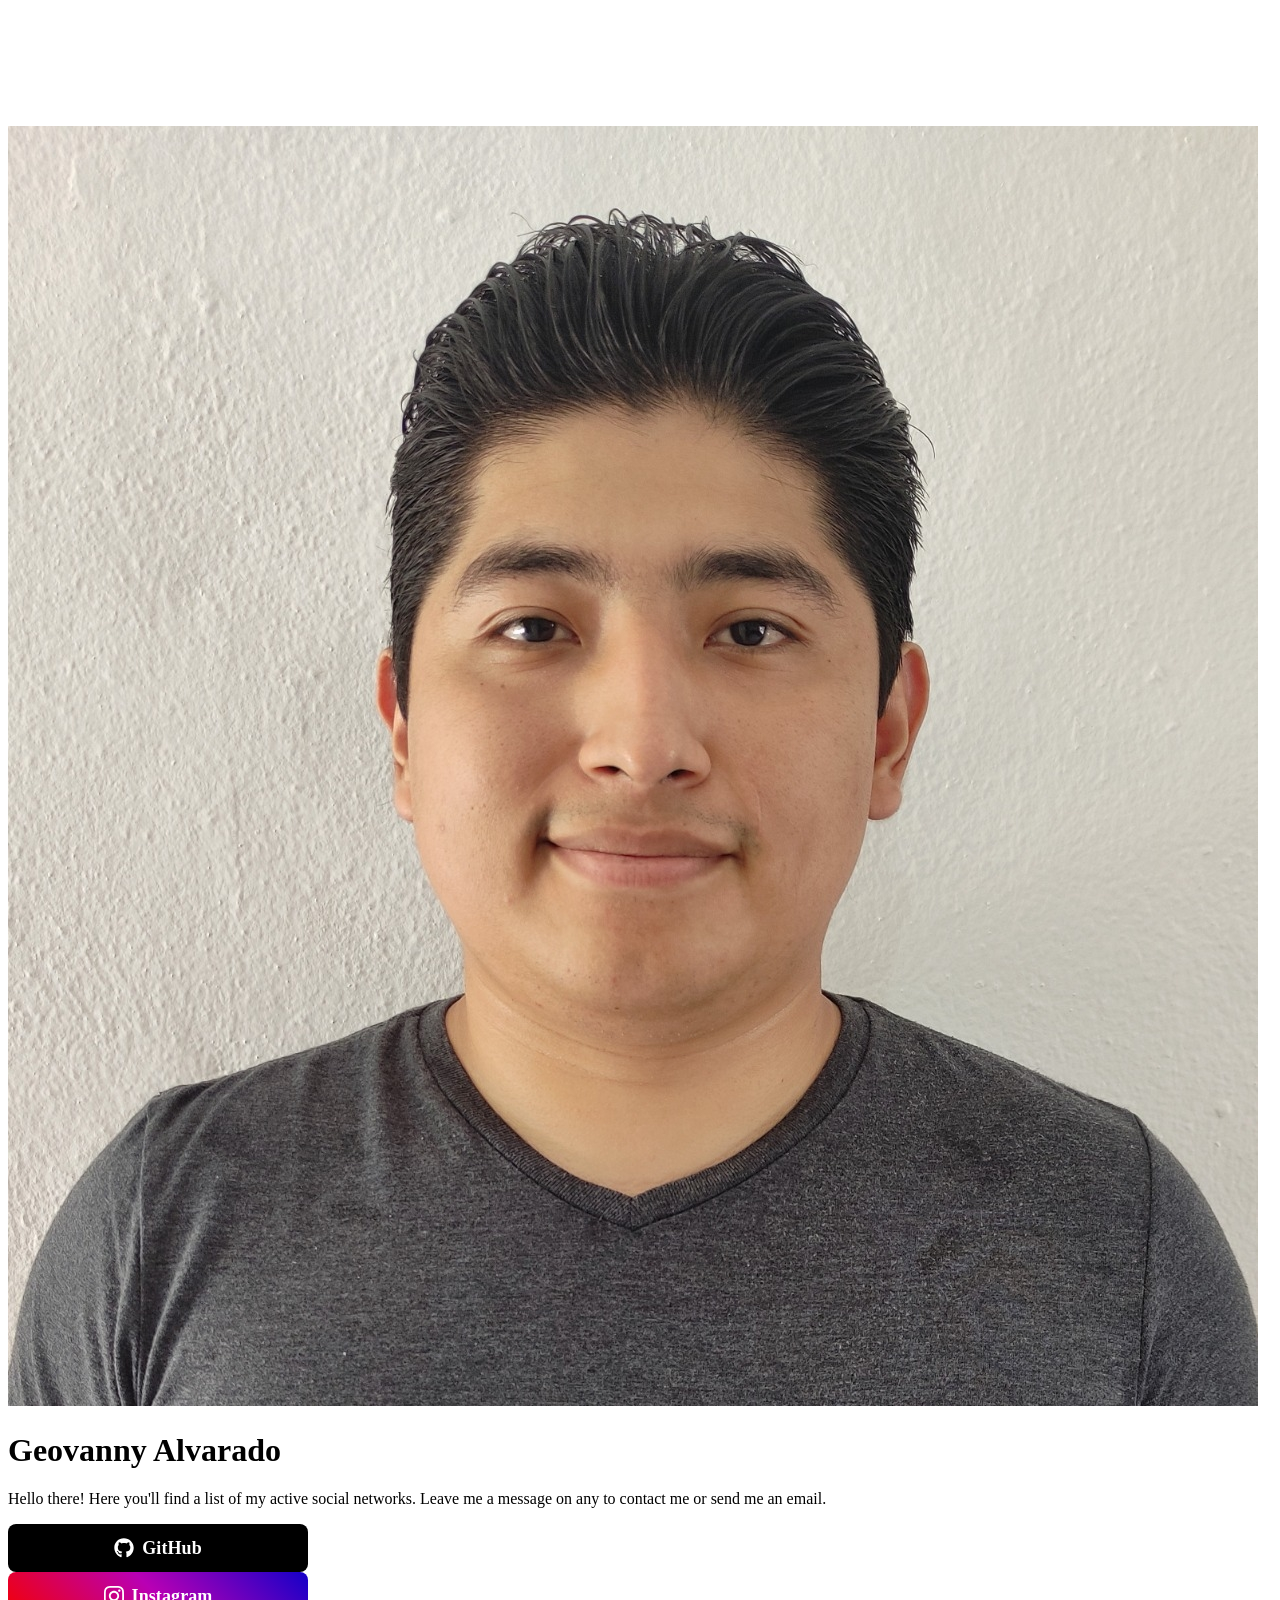
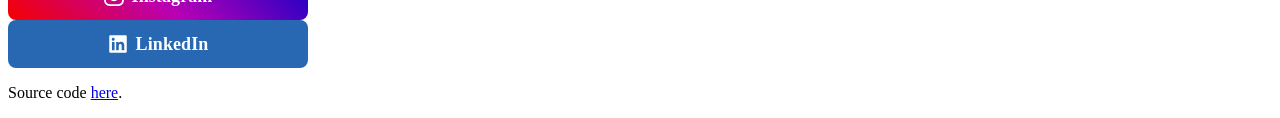
==== index.html @ aed7afe5 "Twitter account deleted. Translated to english." ====
<!DOCTYPE html>
<html lang="en">

<head>

    <meta charset="utf-8">
    <title>Geovanny Alvarado</title>
    <meta name="description" content="Find us online!">
    <meta name="author" content="Seth Cottle">
    <meta name="viewport" content="width=device-width, initial-scale=1">
    <link href="https://fonts.googleapis.com/css?family=Open+Sans:400,600,700,800&display=swap" rel="stylesheet">
    <link rel="stylesheet" href="css/normalize.css">
    <link rel="stylesheet" href="css/skeleton-dark.css">
    <link rel="stylesheet" href="css/brands.css">
    <link rel="icon" type="image/png" href="images/favicon.png">

</head>

<body>

    <div class="container">
        <div class="row">
            <div class="column" style="margin-top: 10%">

                <img src="images/profile.jpg" class="avatar" srcset="images/profile.jpg" alt="LittleLink Logo">

                <h1>Geovanny Alvarado</h1>

                <p>Hello there! Here you'll find a list of my active social networks. Leave me a message on any to contact me or send me an email.</p>

                <!-- GitHub -->
                <a class="button button-github" href="https://github.com/gdalvaradod" target="_blank" rel="noopener">
                    <img class="icon" src="images/icons/github.svg" alt="GitHub Logo">GitHub</a>
                <br>

                <!-- Instagram -->
                <a class="button button-instagram" href="https://www.instagram.com/_geoalvarado/" target="_blank" rel="noopener">
                    <img class="icon" src="images/icons/instagram.svg" alt="Instagram Logo">Instagram</a>
                <br>

                <!-- LinkedIn -->
                <a class="button button-linked" href="https://www.linkedin.com/in/geovannyalvarado/" target="_blank" rel="noopener">
                    <img class="icon" src="images/icons/linkedin.svg" alt="LinkedIn Logo">LinkedIn</a>
                <br>

                <!-- Medium -->
                <!--<a class="button button-medium" href="https://galvaradodev.medium.com" target="_blank" rel="noopener">
                    <img class="icon" src="images/icons/medium.svg" alt="Medium Logo">Medium</a>
                <br>-->

                <!-- Notion -->
                <!--<a class="button button-notion" href="#" target="_blank" rel="noopener">
                    <img class="icon" src="images/icons/notion.svg" alt="Notion Logo">Notion</a>
                <br>-->

                <!-- Buy Me a Coffee -->
                <!--<a class="button button-coffee" href="#" target="_blank" rel="noopener">
                    <img class="icon" src="images/icons/coffee.svg" alt="Buy Me a Coffee">Buy Me a Coffee</a>
                <br>-->

                <p>Source code <a href="https://github.com/gdalvaradod/personal-web-page"
                        target="_blank" rel="noopener">here</a>.</p>

            </div>
        </div>
    </div>

</body>

</html>
---- css/brands.css ----
/*
* littlelink.io
* Skeleton V2.0.4
* Copyright 2014, Dave Gamache
* www.getskeleton.com
* Free to use under the MIT license.
* http://www.opensource.org/licenses/mit-license.php
* 12/29/2014
*/

/*
* Built using on:
* Skeleton V2.0.4
* Copyright 2014, Dave Gamache
* www.getskeleton.com
* Free to use under the MIT license.
* http://www.opensource.org/licenses/mit-license.php
* 12/29/2014
*/

/* Table of contents
––––––––––––––––––––––––––––––––––––––––––––––––––

- Buttons
- Brand Styles

*/

/* Buttons
–––––––––––––––––––––––––––––––––––––––––––––––––– */

.button,
button {
  display: inline-block;
  text-decoration: none;
  height: 48px;
  text-align: center;
  vertical-align: middle;
  font-size: 18px;
  width: 300px;
  font-weight: 700;
  line-height: 48px;
  letter-spacing: 0.1px;
  white-space: wrap;
  border-radius: 8px;
  cursor: pointer;
}
button:hover,
.button:focus {
  color: #333;
  border-color: #888;
  outline: 0;
}
.button.button-primary {
  color: #fff;
  filter: brightness(90%);
}
.button.button-primary:hover,
.button.button-primary:focus {
  color: #fff;
  filter: brightness(90%);
}

/* Brand Icons
–––––––––––––––––––––––––––––––––––––––––––––––––– */

.icon {
  padding: 0px 8px 3.5px 0px;
  vertical-align: middle;
  width: 20px;
  height: 20px;
}

/* Brand Styles
–––––––––––––––––––––––––––––––––––––––––––––––––– */

/* Default (this is great for your own brand color!) */
.button.button-default {
  color: #ffffff;
  background-color: #0085ff;
}
.button.button-default:hover,
.button.button-default:focus {
  filter: brightness(90%);
}

/* Amazon */
.button.button-amazon {
  color: #000000;
  background-color: #ffffff;
}
.button.button-amazon:hover,
.button.button-amazon:focus {
  filter: brightness(90%);
}

/* Apple App Store */
.button.button-appstore {
  color: #ffffff;
  background-color: #000000;
}
.button.button-appstore:hover,
.button.button-appstore:focus {
  filter: brightness(90%);
}

/* Bandcamp */
.button.button-bandcamp {
  color: #ffffff;
  background-color: #1d9fc3;
}
.button.button-bandcamp:hover,
.button.button-bandcamp:focus {
  filter: brightness(90%);
}

/* Buy Me a Coffee */
.button.button-coffee {
  color: #100a26;
  background-color: #ffdd00;
}
.button.button-coffee:hover,
.button.button-coffee:focus {
  filter: brightness(90%);
}

/* Ko-fi */
.button.button-ko-fi {
  color: #ffffff;
  background-color: #13C3FF;
}
.button.button-ko-fi:hover,
.button.button-ko-fi:focus {
  filter: brightness(90%);
}

/* Cash App */
.button.button-cashapp {
  color: #ffffff;
  background-image: linear-gradient(to bottom, #00d64b, #00c244);
}
.button.button-cashapp:hover,
.button.button-cashapp:focus {
  filter: brightness(90%);
}

/* dev.to */
.button.button-dev-to {
  color: #000000;
  background-color: #f5f5f5;
}
.button.button-dev-to:hover,
.button.button-dev-to:focus {
  filter: brightness(90%);
}

/* Discord */
.button.button-discord {
  color: #ffffff;
  background-color: #5865f2;
}
.button.button-discord:hover,
.button.button-discord:focus {
  filter: brightness(90%);
}

/* Etsy */
.button.button-etsy {
  color: #ffffff;
  background-color: #F45800;
}
.button.button-etsy:hover,
.button.button-etsy:focus {
  filter: brightness(90%);
}

/* Facebook */
.button.button-faceb {
  color: #ffffff;
  background-color: #1877f2;
}
.button.button-faceb:hover,
.button.button-faceb:focus {
  filter: brightness(90%);
}

/* Facebook Messenger */
.button.button-messenger {
  color: #ffffff;
  background-image: linear-gradient(
    25deg,
    #0099ff,
    #5f5dff,
    #a033ff,
    #c740cc,
    #ff5280,
    #ff7061
  );
}
.button.button-messenger:hover,
.button.button-messenger:focus {
  filter: brightness(90%);
}

/* Figma */
.button.button-figma {
  color: #ffffff;
  background-color: #000000;
}
.button.button-figma:hover,
.button.button-figma:focus {
  filter: brightness(90%);
}

/* Flickr */
.button.button-flickr {
  color: #ffffff;
  background-color: #000000;
}
.button.button-flickr:hover,
.button.button-flickr:focus {
  filter: brightness(90%);
}

/* Github */
.button.button-github {
  color: #ffffff;
  background-color: #000000;
}
.button.button-github:hover,
.button.button-github:focus {
  filter: brightness(90%);
}

/* Gitlab */
.button.button-gitlab {
  color: #ffffff;
  background-color: #6151b2;
}
.button.button-gitlab:hover,
.button.button-gitlab:focus {
  filter: brightness(90%);
}

/* Goodreads */
.button.button-goodreads {
  color: #333333;
  background-color: #f3f1e6;
}
.button.button-goodreads:hover,
.button.button-goodreads:focus {
  filter: brightness(90%);
}

/* Google Play Store */
.button.button-playstore {
  color: #FFFFFF;
  background-color: #000000;
}
.button.button-playstore:hover,
.button.button-playstore:focus {
  filter: brightness(90%);
}

/* Instagram */
.button.button-instagram {
  color: #ffffff;
  background-image: linear-gradient(-135deg, #1400c8, #b900b4, #f50000);
}
.button.button-instagram:hover,
.button.button-instagram:focus {
  filter: brightness(90%);
}

/* kickstarter */
.button.button-kickstarter {
  color: #ffffff;
  background-color: #05ce78;
}
.button.button-kickstarter:hover,
.button.button-kickstarter:focus {
  filter: brightness(90%);
}

/* Kit */
.button.button-kit {
  color: #ffffff;
  background-color: #000000;
}
.button.button-kit:hover,
.button.button-kit:focus {
  filter: brightness(90%);
}

/* LinkedIn */
.button.button-linked {
  color: #ffffff;
  background-color: #2867b2;
}
.button.button-linked:hover,
.button.button-linked:focus {
  filter: brightness(90%);
}

/* Mastodon */
.button.button-mastodon {
  color: #ffffff;
  background-color: #1f232b;
}
.button.button-mastodon:hover,
.button.button-mastodon:focus {
  filter: brightness(90%);
}

/* Medium */
.button.button-medium {
  color: #ffffff;
  background-color: #000000;
}
.button.button-medium:hover,
.button.button-medium:focus {
  filter: brightness(90%);
}

/* Notion */
.button.button-notion {
  color: #000000;
  border-style: solid;
  border-color: #000000;
  border-width: 2px;
  background-color: #ffffff;
}
.button.button-notion:hover,
.button.button-notion:focus {
  filter: brightness(90%);
}

/* OnlyFans */
.button.button-onlyfans {
  color: #ffffff;
  background-color: #00AEEF;
}
.button.button-onlyfans:hover,
.button.button-onlyfans:focus {
  filter: brightness(90%);
}

/* Patreon */
.button.button-patreon {
  color: #ffffff;
  background-color: #ff424d;
}
.button.button-patreon:hover,
.button.button-patreon:focus {
  filter: brightness(90%);
}

/* PayPal */
.button.button-paypal {
  color: #ffffff;
  background-color: #003087;
}
.button.button-paypal:hover,
.button.button-paypal:focus {
  filter: brightness(90%);
}

/* Pinterest */
.button.button-pinterest {
  color: #000000;
  background-color: #ffe2eb;
}
.button.button-pinterest:hover,
.button.button-pinterest:focus {
  filter: brightness(90%);
}

/* Producthunt */
.button.button-producthunt {
  color: #da552f;
  border-style: solid;
  border-color: #da552f;
  border-width: 2px;
  background-color: #ffffff;
}
.button.button-producthunt:hover,
.button.button-producthunt:focus {
  filter: brightness(90%);
}

/* Reddit */
.button.button-reddit {
  color: #000000;
  background-color: #d7dfe2;
}
.button.button-reddit:hover,
.button.button-reddit:focus {
  filter: brightness(90%);
}

/* Signal */
.button.button-signal {
  color: #ffffff;
  background-color: #3a76f0;
}
.button.button-signal:hover,
.button.button-signal:focus {
  filter: brightness(90%);
}

/* Skoob */
.button.button-skoob {
  color: #ffffff;
  background-color: #3189c8;
}
.button.button-skoob:hover,
.button.button-skoob:focus {
  filter: brightness(90%);
}

/* Snapchat */
.button.button-snapchat {
  color: #000000;
  background-color: #fffc00;
}
.button.button-snapchat:hover,
.button.button-snapchat:focus {
  filter: brightness(90%);
}

/* SoundCloud */
.button.button-soundcloud {
  color: #ffffff;
  background-color: #ff5500;
}
.button.button-soundcloud:hover,
.button.button-soundcloud:focus {
  filter: brightness(90%);
}

/* Spotify */
.button.button-spotify {
  color: #191414;
  background-color: #1db954;
}
.button.button-spotify:hover,
.button.button-spotify:focus {
  filter: brightness(90%);
}

/* Steam */
.button.button-steam {
  color: #ffffff;
  background-color: #171a21;
}
.button.button-steam:hover,
.button.button-steam:focus {
  filter: brightness(90%);
}

/* Telegram */
.button.button-telegram {
  color: #ffffff;
  background-color: #3faee8;
}
.button.button-telegram:hover,
.button.button-telegram:focus {
  filter: brightness(90%);
}

/* Threema */
.button.button-threema {
  color: #000000;
  background-color: #3fe669;
}
.button.button-threema:hover,
.button.button-threema:focus {
  filter: brightness(90%);
}

/* TikTok */
.button.button-tiktok {
  color: #ffffff;
  background-color: #000000;
}
.button.button-tiktok:hover,
.button.button-tiktok:focus {
  filter: brightness(90%);
}

/* Trello */
.button.button-trello {
  color: #ffffff;
  background-color: #0065ff;
}
.button.button-trello:hover,
.button.button-trello:focus {
  filter: brightness(90%);
}

/* Tumblr */
.button.button-tumb {
  color: #ffffff;
  background-color: #131313;
}
.button.button-tumb:hover,
.button.button-tumb:focus {
  filter: brightness(90%);
}

/* Twitch */
.button.button-twitch {
  color: #ffffff;
  background-color: #9146ff;
}
.button.button-twitch:hover,
.button.button-twitch:focus {
  filter: brightness(90%);
}

/* Twitter */
.button.button-twit {
  color: #ffffff;
  background-color: #1da1f2;
}
.button.button-twit:hover,
.button.button-twit:focus {
  filter: brightness(90%);
}

/* Venmo */
.button.button-venmo {
  color: #ffffff;
  background-color: #008CFF;
}
.button.button-venmo:hover,
.button.button-venmo:focus {
  filter: brightness(90%);
}

/* Vimeo */
.button.button-vimeo {
  color: #ffffff;
  background-color: #1ab7ea;
}
.button.button-vimeo:hover,
.button.button-vimeo:focus {
  filter: brightness(90%);
}

/* VRChat */
.button.button-vrchat {
  color: #000000;
  background-color: #ffffff;
  border: 2px solid black;
}
.button.button-vrchat:hover,
.button.button-vrchat:focus {
  filter: brightness(90%);
}

/* Website */
.button.button-web {
  color: #ffffff;
  background-color: #000000;
}
.button.button-web:hover,
.button.button-web:focus {
  filter: brightness(90%);
}

/* WhatsApp */
.button.button-whatsapp {
  color: #ffffff;
  background-color: #455a64;
}
.button.button-whatsapp:hover,
.button.button-whatsapp:focus {
  filter: brightness(90%);
}

/* Wordpress */
.button.button-wordpress {
  color: #ffffff;
  background-color: #21759b;
}
.button.button-wordpress:hover,
.button.button-wordpress:focus {
  filter: brightness(90%);
}

/* Xing */
.button.button-xing {
  color: #ffffff;
  background-color: #026466;
}
.button.button-xing:hover,
.button.button-xing:focus {
  filter: brightness(90%);
}

/* YouTube */
.button.button-yt {
  color: #ffffff;
  background-color: #000000;
}
.button.button-yt:hover,
.button.button-yt:focus {
  filter: brightness(90%);
}

/* Letterboxd */
.button.button-letterboxd {
  color: #ffffff;
  background-color: #2c3440;
}
.button.button-letterboxd:hover,
.button.button-letterboxd:focus {
  filter: brightness(90%);
}
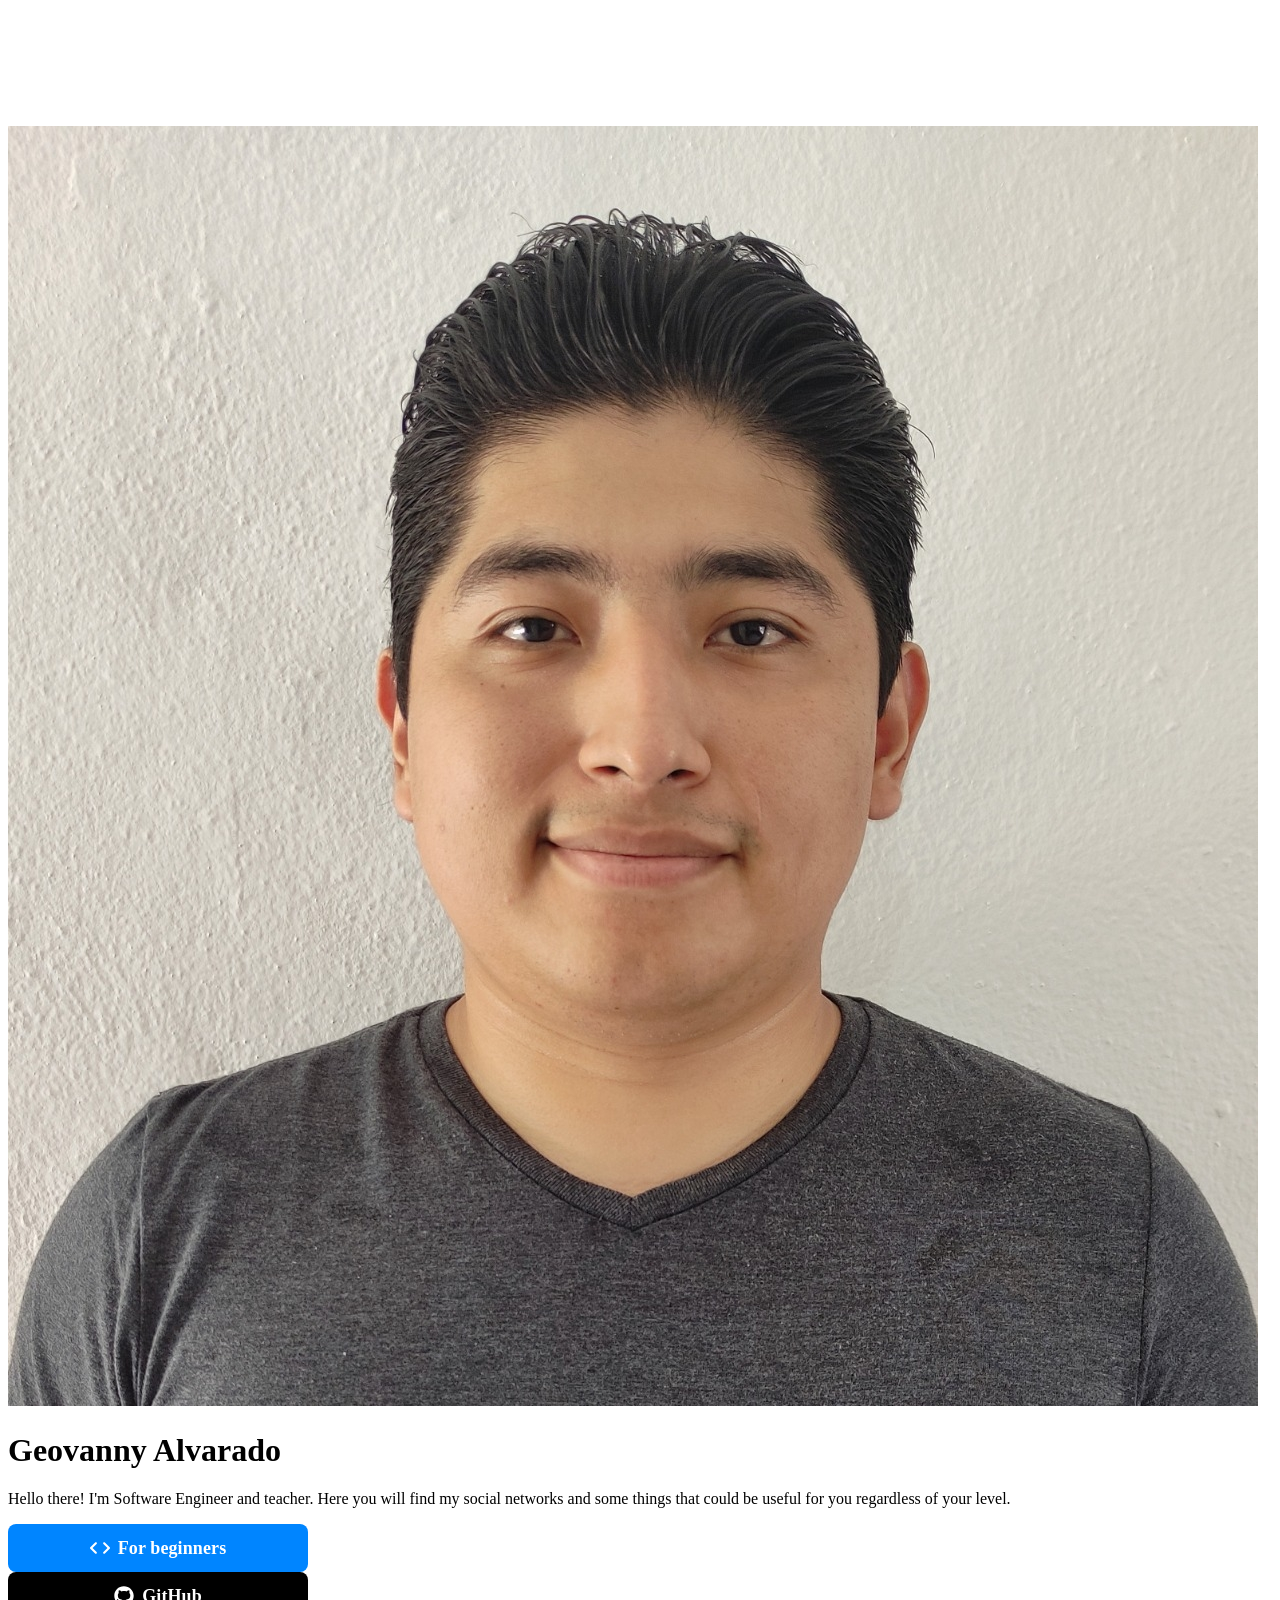
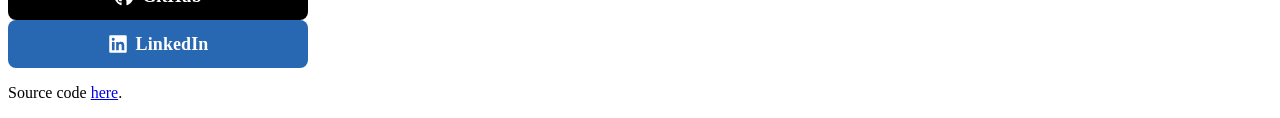
==== commit 8ce5f3eb: "Links updated" ====
--- a/index.html
+++ b/index.html
@@ -5,8 +5,7 @@
 
     <meta charset="utf-8">
     <title>Geovanny Alvarado</title>
-    <meta name="description" content="Find us online!">
-    <meta name="author" content="Seth Cottle">
+    <meta name="author" content="Geovanny Alvarado">
     <meta name="viewport" content="width=device-width, initial-scale=1">
     <link href="https://fonts.googleapis.com/css?family=Open+Sans:400,600,700,800&display=swap" rel="stylesheet">
     <link rel="stylesheet" href="css/normalize.css">
@@ -22,20 +21,20 @@
         <div class="row">
             <div class="column" style="margin-top: 10%">
 
-                <img src="images/profile.jpg" class="avatar" srcset="images/profile.jpg" alt="LittleLink Logo">
+                <img src="images/profile.jpg" class="avatar" srcset="images/profile.jpg" alt="Profile Photo">
 
                 <h1>Geovanny Alvarado</h1>
 
-                <p>Hello there! Here you'll find a list of my active social networks. Leave me a message on any to contact me or send me an email.</p>
+                <p>Hello there! I'm Software Engineer and teacher. Here you will find my social networks and some things that could be useful for you regardless of your level.</p>
+                
+                <!-- For beginners -->
+                <a class="button button-default" href="beginner.html" target="_blank" rel="noopener" role="button">
+                    <img class="icon" aria-hidden="true" src="images/icons/generic-code.svg" alt="Code Icon">For beginners</a>
+                <br>
 
                 <!-- GitHub -->
                 <a class="button button-github" href="https://github.com/gdalvaradod" target="_blank" rel="noopener">
                     <img class="icon" src="images/icons/github.svg" alt="GitHub Logo">GitHub</a>
-                <br>
-
-                <!-- Instagram -->
-                <a class="button button-instagram" href="https://www.instagram.com/_geoalvarado/" target="_blank" rel="noopener">
-                    <img class="icon" src="images/icons/instagram.svg" alt="Instagram Logo">Instagram</a>
                 <br>
 
                 <!-- LinkedIn -->
@@ -43,22 +42,7 @@
                     <img class="icon" src="images/icons/linkedin.svg" alt="LinkedIn Logo">LinkedIn</a>
                 <br>
 
-                <!-- Medium -->
-                <!--<a class="button button-medium" href="https://galvaradodev.medium.com" target="_blank" rel="noopener">
-                    <img class="icon" src="images/icons/medium.svg" alt="Medium Logo">Medium</a>
-                <br>-->
-
-                <!-- Notion -->
-                <!--<a class="button button-notion" href="#" target="_blank" rel="noopener">
-                    <img class="icon" src="images/icons/notion.svg" alt="Notion Logo">Notion</a>
-                <br>-->
-
-                <!-- Buy Me a Coffee -->
-                <!--<a class="button button-coffee" href="#" target="_blank" rel="noopener">
-                    <img class="icon" src="images/icons/coffee.svg" alt="Buy Me a Coffee">Buy Me a Coffee</a>
-                <br>-->
-
-                <p>Source code <a href="https://github.com/gdalvaradod/personal-web-page"
+                <p>Source code <a href="https://github.com/sethcottle/littlelink"
                         target="_blank" rel="noopener">here</a>.</p>
 
             </div>
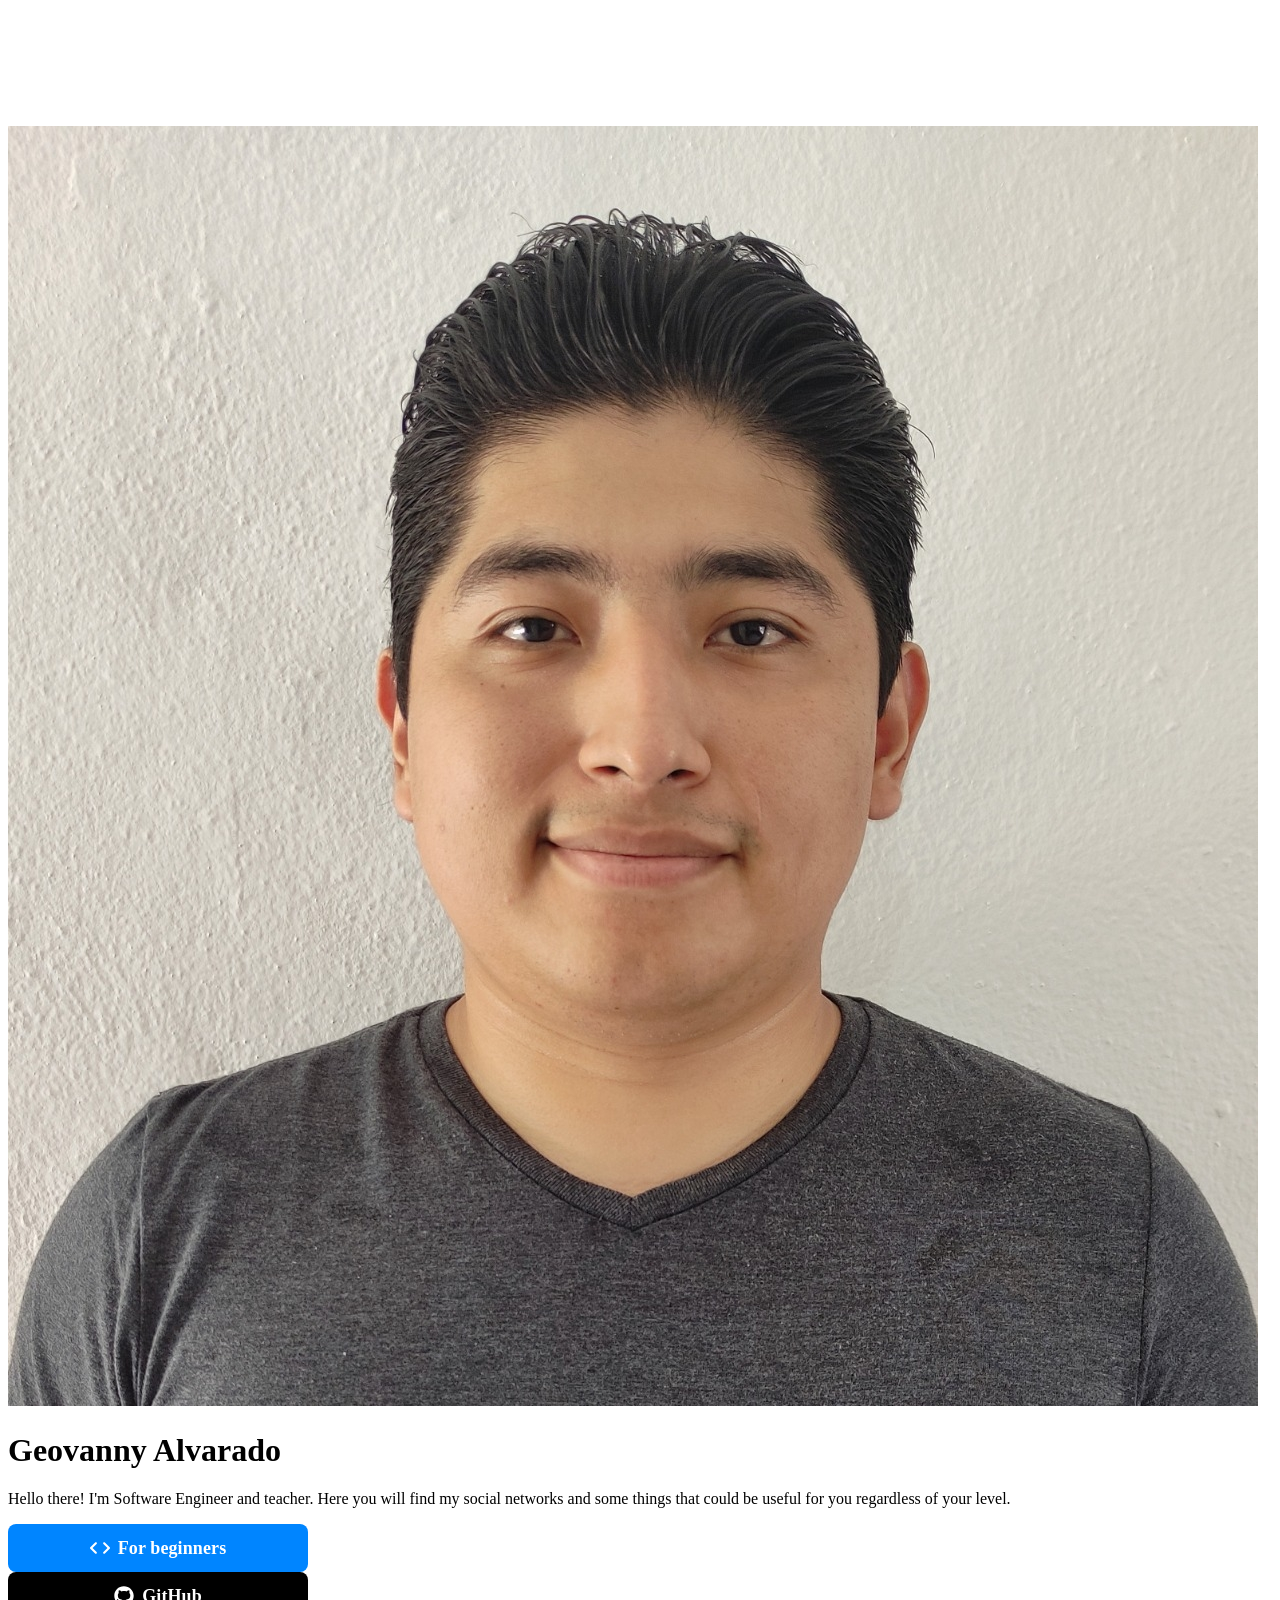
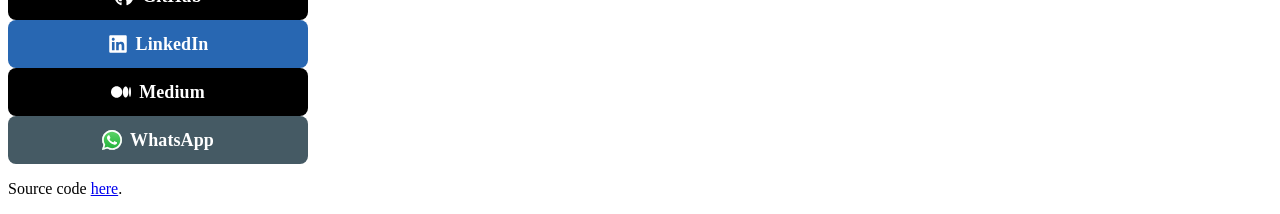
==== commit d32a7f9e: "links updated" ====
--- a/index.html
+++ b/index.html
@@ -28,7 +28,7 @@
                 <p>Hello there! I'm Software Engineer and teacher. Here you will find my social networks and some things that could be useful for you regardless of your level.</p>
                 
                 <!-- For beginners -->
-                <a class="button button-default" href="beginner.html" target="_blank" rel="noopener" role="button">
+                <a class="button button-default" href="beginner.html" rel="noopener" role="button">
                     <img class="icon" aria-hidden="true" src="images/icons/generic-code.svg" alt="Code Icon">For beginners</a>
                 <br>
 
@@ -42,6 +42,16 @@
                     <img class="icon" src="images/icons/linkedin.svg" alt="LinkedIn Logo">LinkedIn</a>
                 <br>
 
+                <!-- Medium -->
+                <a class="button button-medium" href="https://medium.com/@galvaradodev" target="_blank" rel="noopener" role="button">
+                    <img class="icon" aria-hidden="true" src="images/icons/medium.svg" alt="Medium Logo">Medium</a>
+                <br>
+
+                <!-- WhatsApp -->
+                <a class="button button-whatsapp" href="https://wa.me/9838313041" target="_blank" rel="noopener" role="button">
+                    <img class="icon" aria-hidden="true" src="images/icons/whatsapp.svg" alt="WhatsApp Logo">WhatsApp</a>
+                <br>
+
                 <p>Source code <a href="https://github.com/sethcottle/littlelink"
                         target="_blank" rel="noopener">here</a>.</p>
 
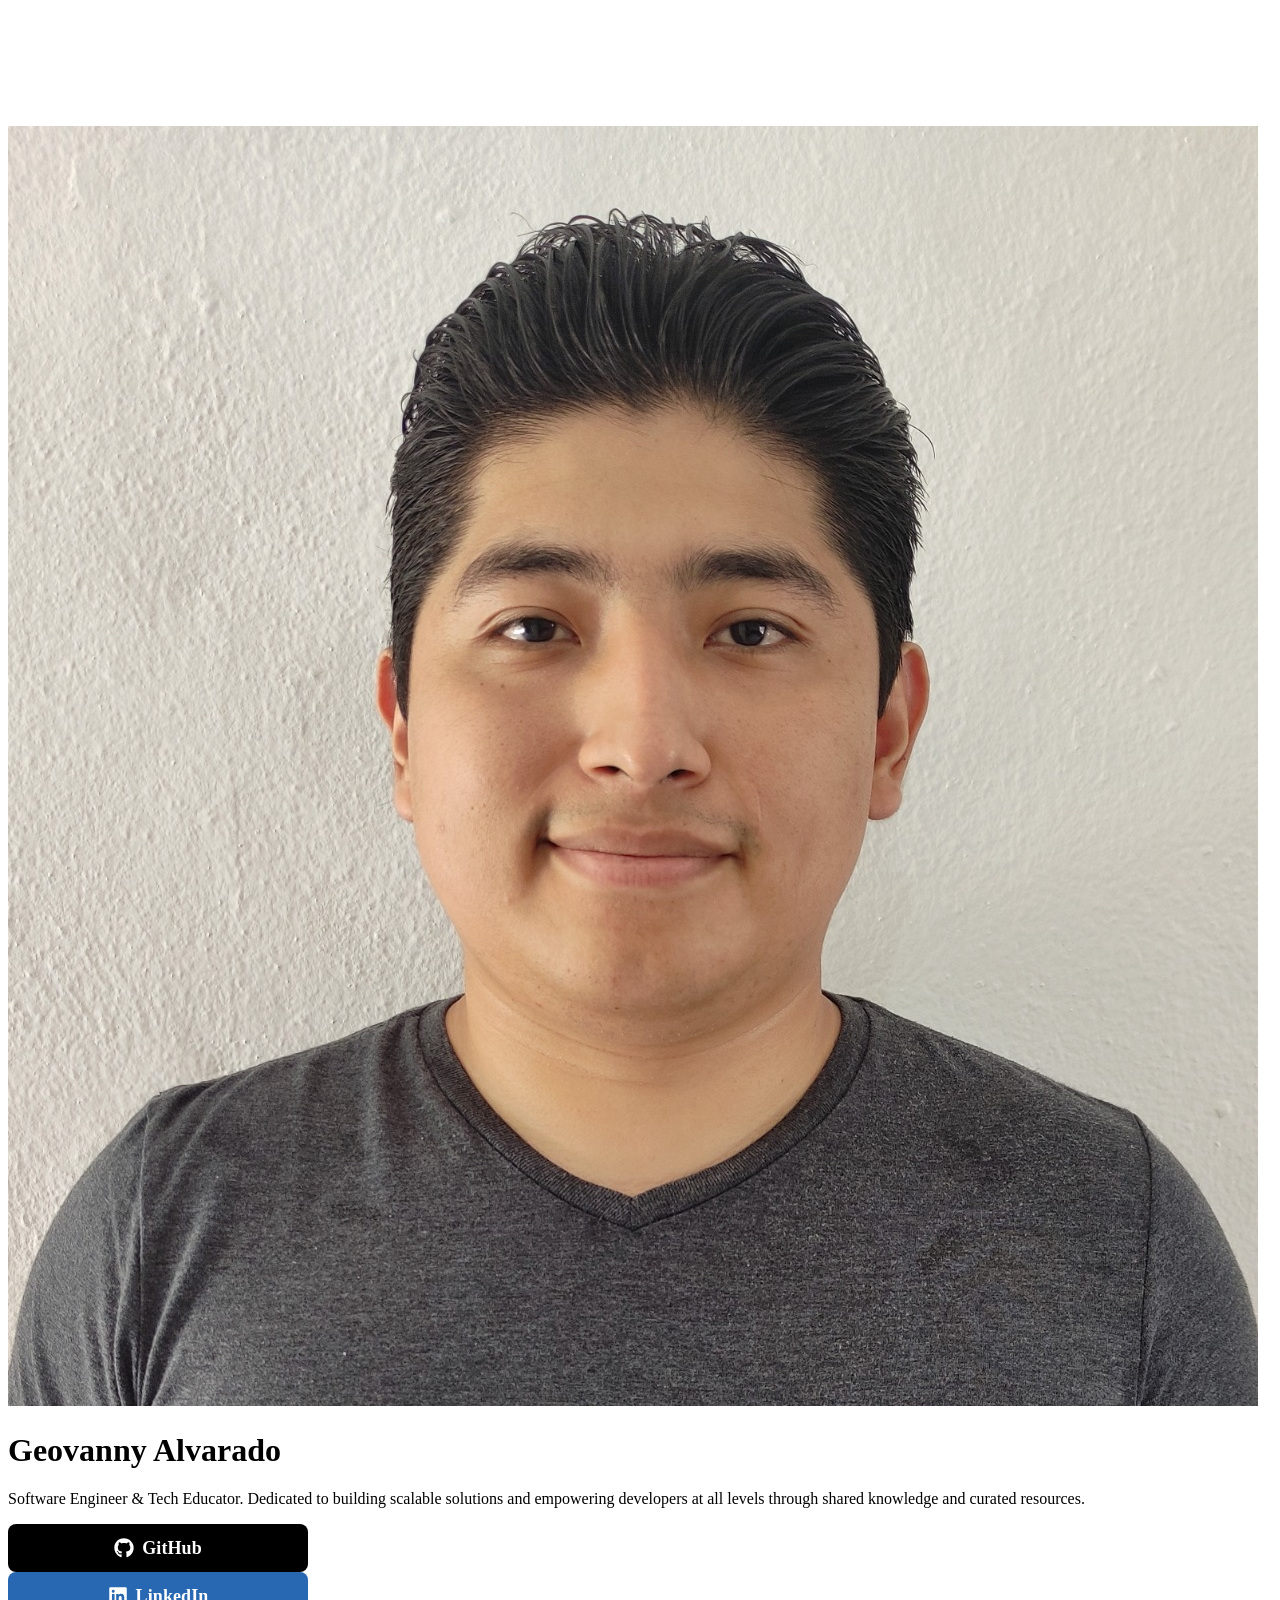
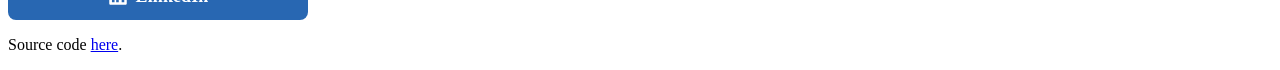
==== commit 9478cc85: "fix: unnecesary links removed" ====
--- a/index.html
+++ b/index.html
@@ -25,13 +25,8 @@
 
                 <h1>Geovanny Alvarado</h1>
 
-                <p>Hello there! I'm Software Engineer and teacher. Here you will find my social networks and some things that could be useful for you regardless of your level.</p>
+                <p>Software Engineer & Tech Educator. Dedicated to building scalable solutions and empowering developers at all levels through shared knowledge and curated resources.</p>
                 
-                <!-- For beginners -->
-                <a class="button button-default" href="beginner.html" rel="noopener" role="button">
-                    <img class="icon" aria-hidden="true" src="images/icons/generic-code.svg" alt="Code Icon">For beginners</a>
-                <br>
-
                 <!-- GitHub -->
                 <a class="button button-github" href="https://github.com/gdalvaradod" target="_blank" rel="noopener">
                     <img class="icon" src="images/icons/github.svg" alt="GitHub Logo">GitHub</a>
@@ -40,16 +35,6 @@
                 <!-- LinkedIn -->
                 <a class="button button-linked" href="https://www.linkedin.com/in/geovannyalvarado/" target="_blank" rel="noopener">
                     <img class="icon" src="images/icons/linkedin.svg" alt="LinkedIn Logo">LinkedIn</a>
-                <br>
-
-                <!-- Medium -->
-                <a class="button button-medium" href="https://medium.com/@galvaradodev" target="_blank" rel="noopener" role="button">
-                    <img class="icon" aria-hidden="true" src="images/icons/medium.svg" alt="Medium Logo">Medium</a>
-                <br>
-
-                <!-- WhatsApp -->
-                <a class="button button-whatsapp" href="https://wa.me/9838313041" target="_blank" rel="noopener" role="button">
-                    <img class="icon" aria-hidden="true" src="images/icons/whatsapp.svg" alt="WhatsApp Logo">WhatsApp</a>
                 <br>
 
                 <p>Source code <a href="https://github.com/sethcottle/littlelink"
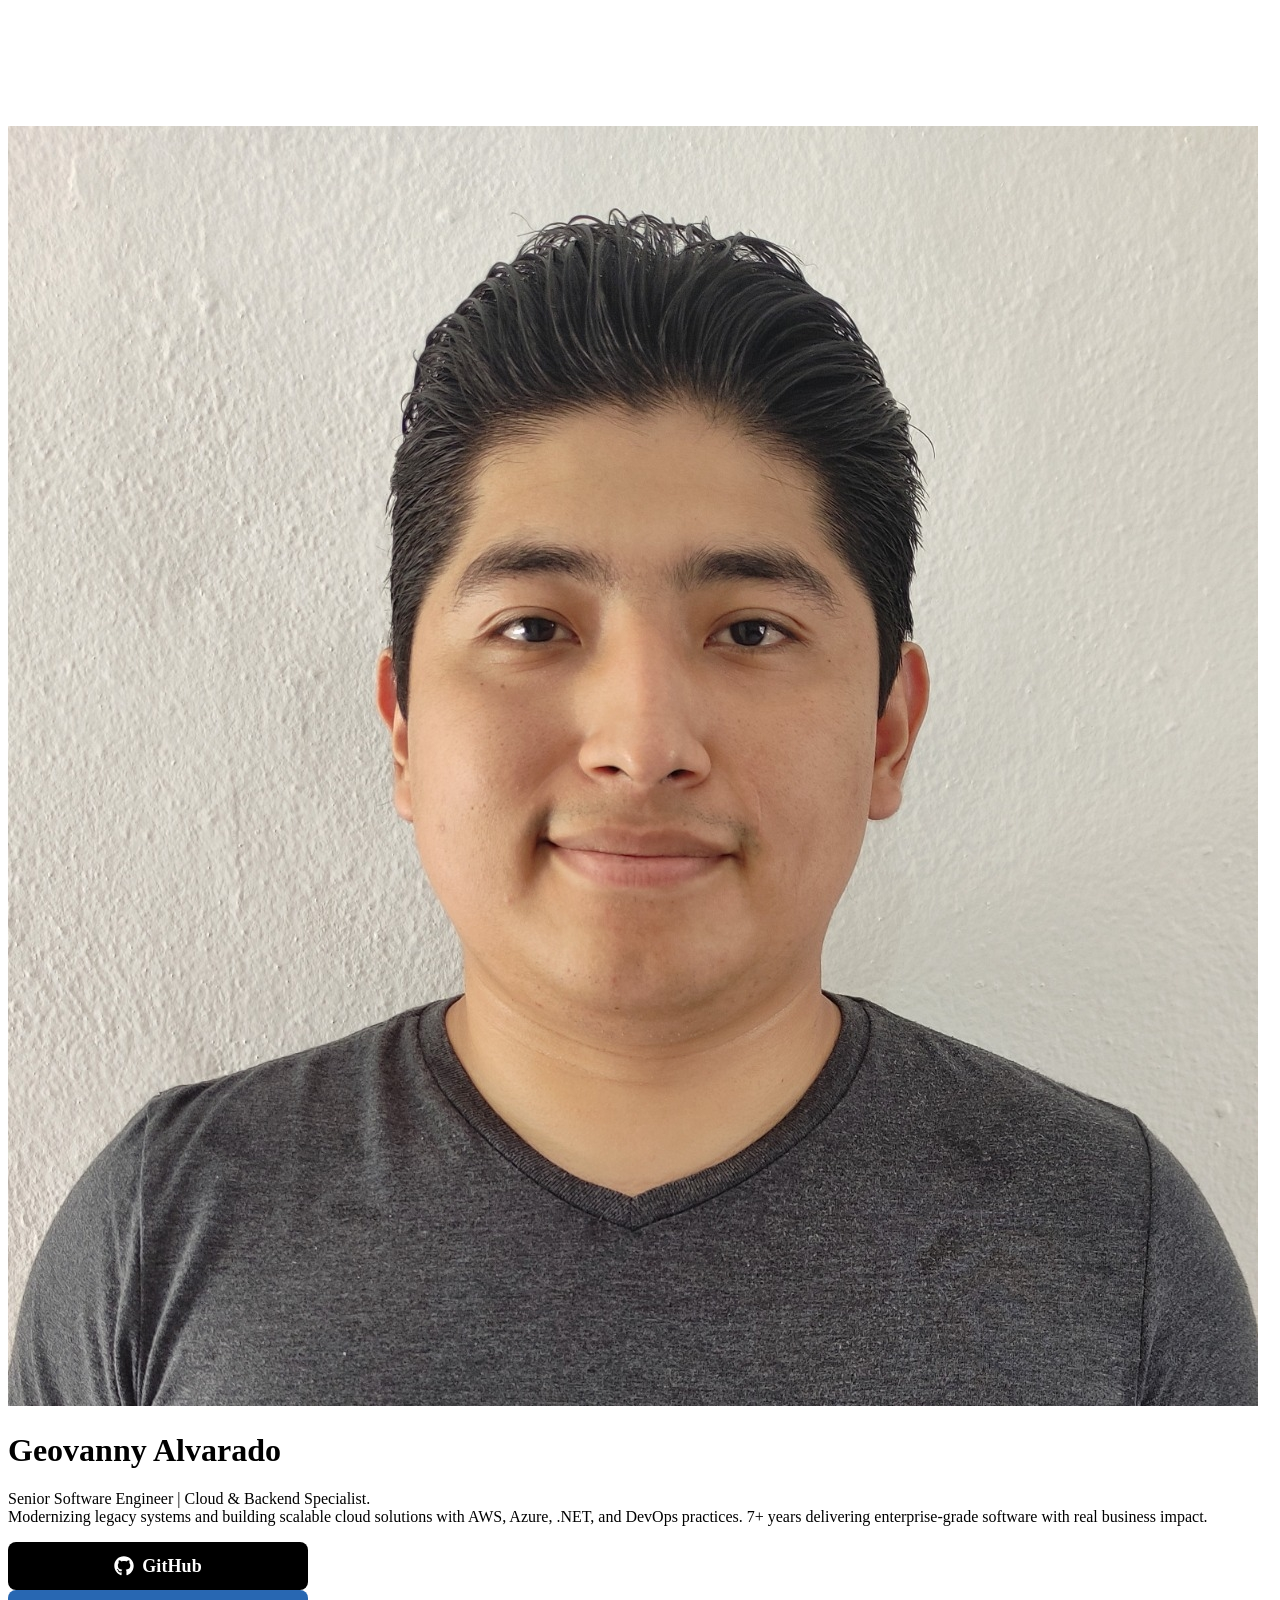
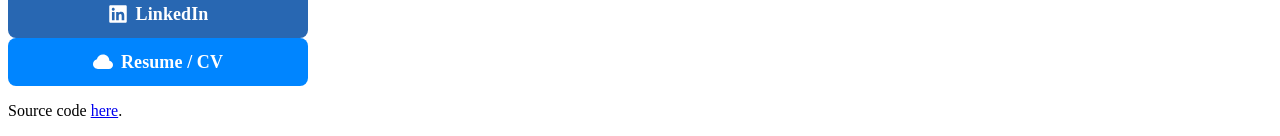
==== commit c3a73f8c: "add: cv button added" ====
--- a/index.html
+++ b/index.html
@@ -25,7 +25,7 @@
 
                 <h1>Geovanny Alvarado</h1>
 
-                <p>Software Engineer & Tech Educator. Dedicated to building scalable solutions and empowering developers at all levels through shared knowledge and curated resources.</p>
+                <p>Senior Software Engineer | Cloud & Backend Specialist. <br>Modernizing legacy systems and building scalable cloud solutions with AWS, Azure, .NET, and DevOps practices. 7+ years delivering enterprise-grade software with real business impact.</p>
                 
                 <!-- GitHub -->
                 <a class="button button-github" href="https://github.com/gdalvaradod" target="_blank" rel="noopener">
@@ -35,6 +35,11 @@
                 <!-- LinkedIn -->
                 <a class="button button-linked" href="https://www.linkedin.com/in/geovannyalvarado/" target="_blank" rel="noopener">
                     <img class="icon" src="images/icons/linkedin.svg" alt="LinkedIn Logo">LinkedIn</a>
+                <br>
+
+                <!-- CV -->
+                <a class="button button-default" href="document/cv.pdf" target="_blank" rel="noopener">
+                    <img class="icon" src="images/icons/generic-cloud.svg" alt="LinkedIn Logo">Resume / CV</a>
                 <br>
 
                 <p>Source code <a href="https://github.com/sethcottle/littlelink"
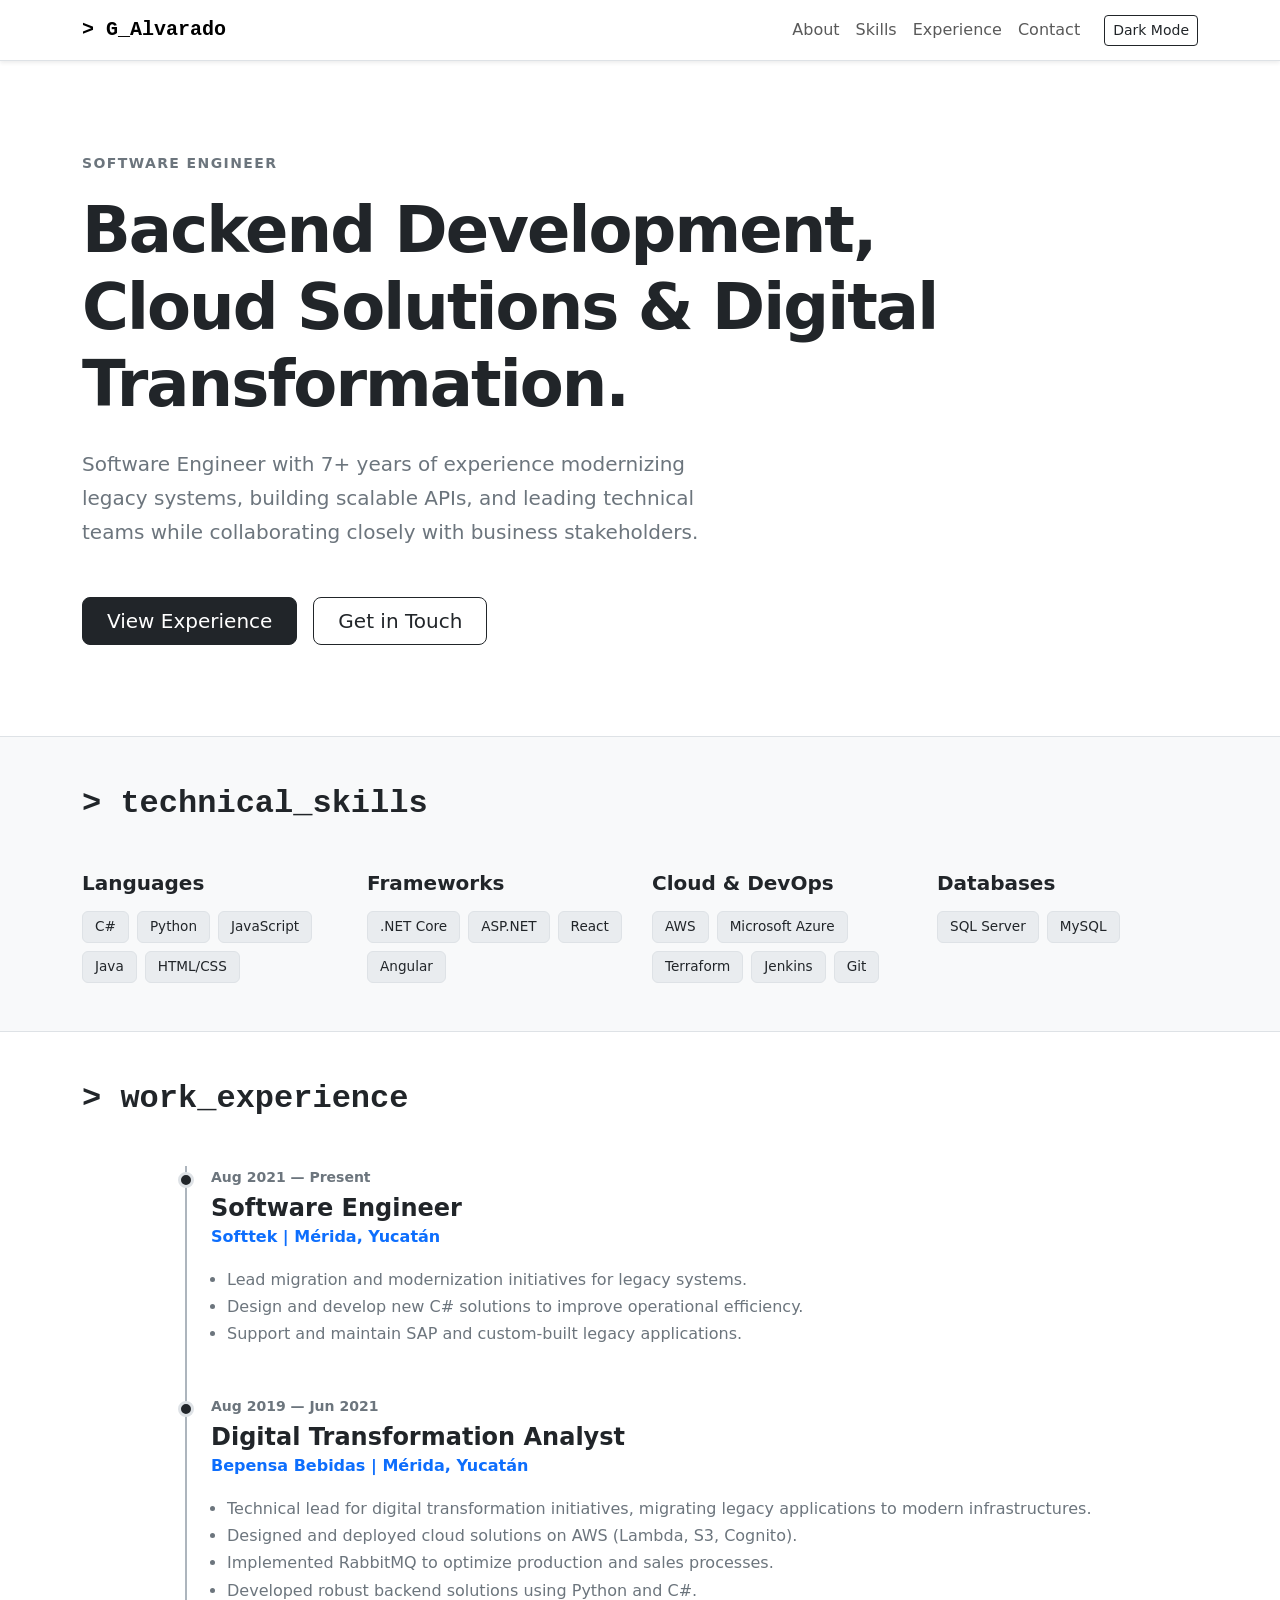
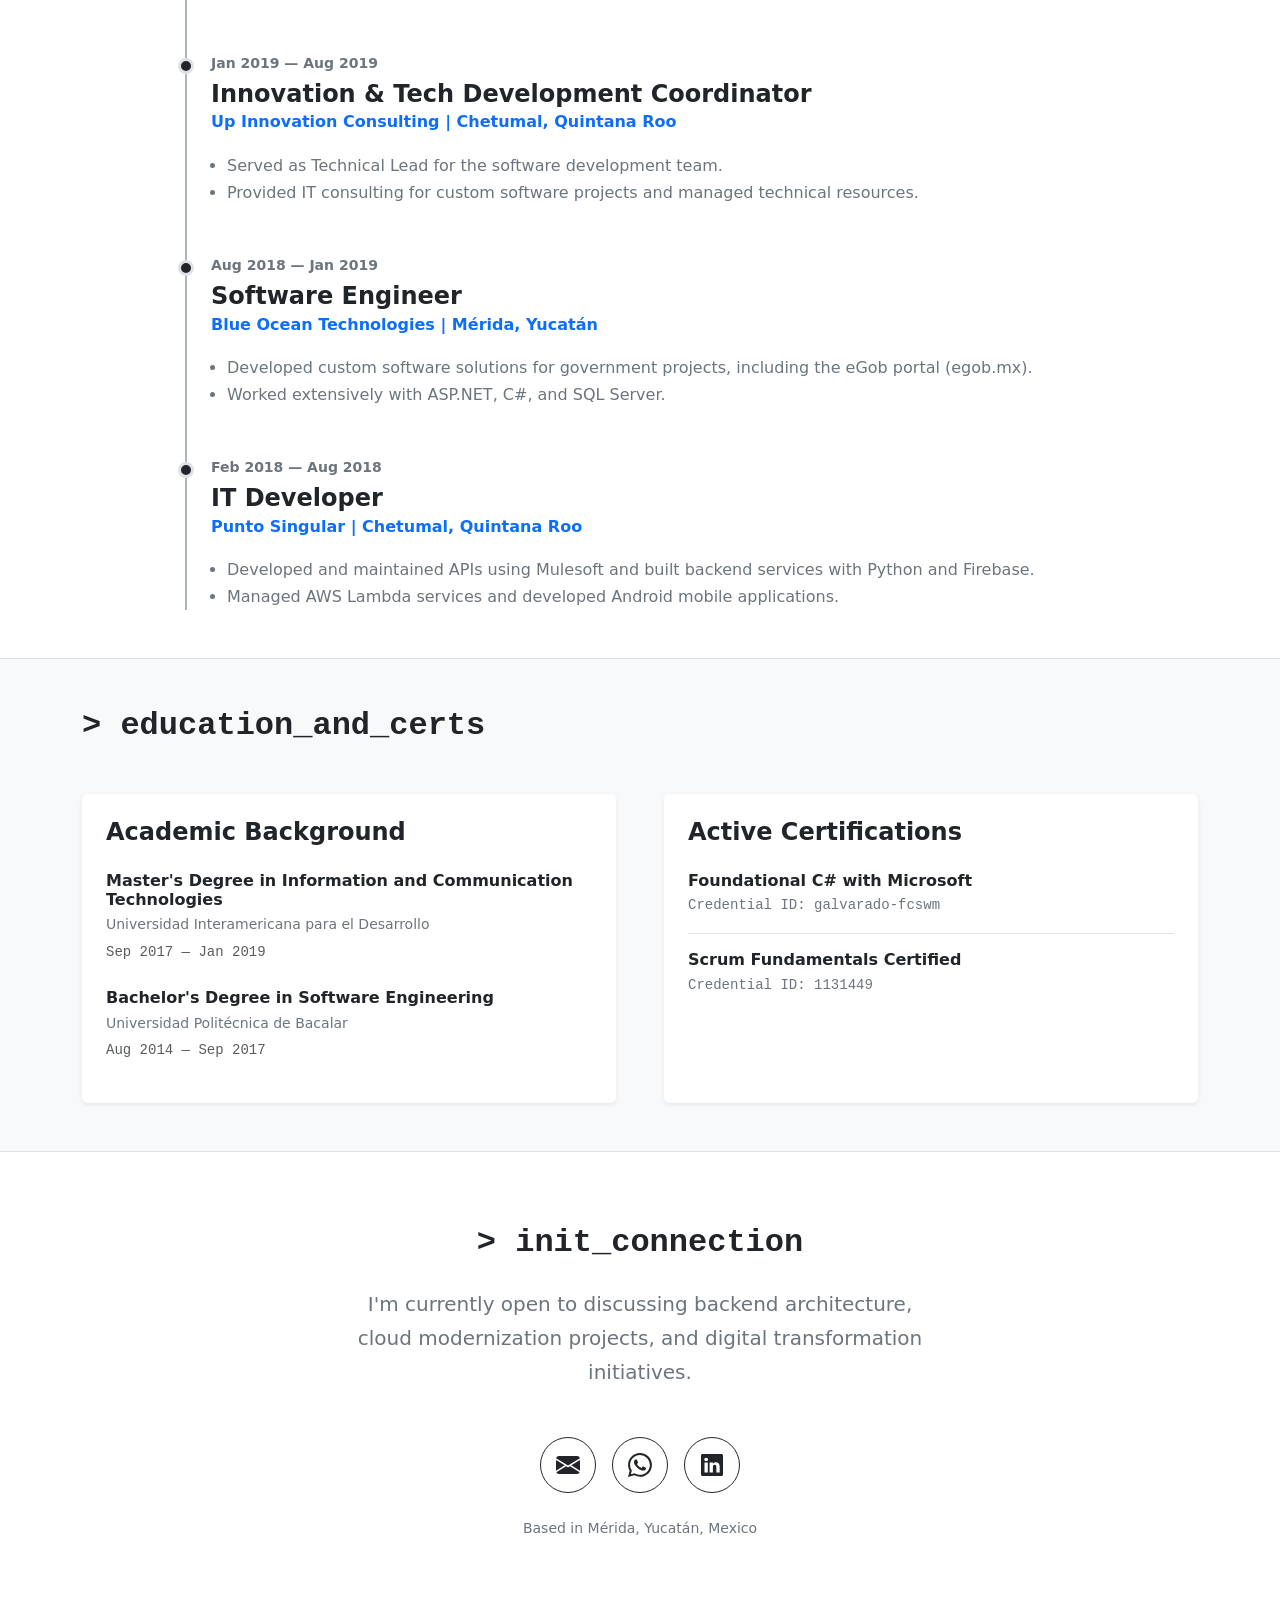
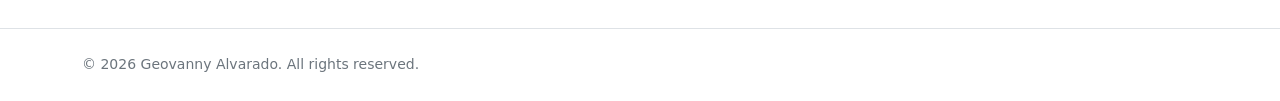
==== commit 93869f6f: "feat: redesign portfolio UI and fix dark mode implementation" ====
--- a/index.html
+++ b/index.html
@@ -1,54 +1,268 @@
 <!DOCTYPE html>
-<html lang="en">
+<html lang="en" data-bs-theme="light">
 
 <head>
-
-    <meta charset="utf-8">
-    <title>Geovanny Alvarado</title>
-    <meta name="author" content="Geovanny Alvarado">
-    <meta name="viewport" content="width=device-width, initial-scale=1">
-    <link href="https://fonts.googleapis.com/css?family=Open+Sans:400,600,700,800&display=swap" rel="stylesheet">
-    <link rel="stylesheet" href="css/normalize.css">
-    <link rel="stylesheet" href="css/skeleton-dark.css">
-    <link rel="stylesheet" href="css/brands.css">
-    <link rel="icon" type="image/png" href="images/favicon.png">
-
+    <meta charset="UTF-8">
+    <meta name="viewport" content="width=device-width, initial-scale=1.0">
+    <title>Geovanny Alvarado | Software Engineer</title>
+    <meta name="description"
+        content="Software Engineer specializing in backend development, cloud solutions (AWS & Azure), and digital transformation.">
+
+    <link href="https://cdn.jsdelivr.net/npm/bootstrap@5.3.3/dist/css/bootstrap.min.css" rel="stylesheet">
+    <link rel="stylesheet" href="css/style.css">
 </head>
 
 <body>
 
-    <div class="container">
-        <div class="row">
-            <div class="column" style="margin-top: 10%">
-
-                <img src="images/profile.jpg" class="avatar" srcset="images/profile.jpg" alt="Profile Photo">
-
-                <h1>Geovanny Alvarado</h1>
-
-                <p>Senior Software Engineer | Cloud & Backend Specialist. <br>Modernizing legacy systems and building scalable cloud solutions with AWS, Azure, .NET, and DevOps practices. 7+ years delivering enterprise-grade software with real business impact.</p>
+    <nav class="navbar navbar-expand-lg bg-body border-bottom sticky-top shadow-sm">
+        <div class="container">
+            <a class="navbar-brand fw-bold font-monospace" href="#">
+                > G_Alvarado
+            </a>
+            <button class="navbar-toggler" type="button" data-bs-toggle="collapse" data-bs-target="#navbarContent"
+                aria-controls="navbarContent" aria-expanded="false" aria-label="Toggle navigation">
+                <span class="navbar-toggler-icon"></span>
+            </button>
+
+            <div class="collapse navbar-collapse" id="navbarContent">
+                <ul class="navbar-nav ms-auto">
+                    <li class="nav-item"><a class="nav-link" href="#about">About</a></li>
+                    <li class="nav-item"><a class="nav-link" href="#skills">Skills</a></li>
+                    <li class="nav-item"><a class="nav-link" href="#experience">Experience</a></li>
+                    <li class="nav-item"><a class="nav-link" href="#contact">Contact</a></li>
+                </ul>
+                <button id="themeToggle" class="btn btn-outline-dark btn-sm ms-lg-3 mt-2 mt-lg-0">
+                    Dark Mode
+                </button>
+            </div>
+        </div>
+    </nav>
+
+    <section id="about" class="py-5 py-lg-7 d-flex align-items-center min-vh-75">
+        <div class="container">
+            <div class="row">
+                <div class="col-lg-10">
+                    <p class="text-uppercase small fw-bold text-secondary tracking-wide mb-3">
+                        Software Engineer
+                    </p>
+                    <h1 class="display-3 fw-bold mb-4 tracking-tight">
+                        Backend Development, Cloud Solutions & Digital Transformation.
+                    </h1>
+                    <p class="lead text-secondary mb-5 col-lg-8">
+                        Software Engineer with 7+ years of experience modernizing legacy systems, building scalable APIs, and leading technical teams while collaborating closely with business stakeholders.
+                    </p>
+                    <div class="d-flex flex-wrap gap-3">
+                        <a href="#experience" class="btn btn-dark btn-lg px-4">View Experience</a>
+                        <a href="#contact" class="btn btn-outline-dark btn-lg px-4">Get in Touch</a>
+                    </div>
+                </div>
+            </div>
+        </div>
+    </section>
+
+    <section id="skills" class="py-5 bg-body-tertiary border-top border-bottom">
+        <div class="container">
+            <h2 class="fw-bold mb-5 font-monospace">> technical_skills</h2>
+            <div class="row g-4">
                 
-                <!-- GitHub -->
-                <a class="button button-github" href="https://github.com/gdalvaradod" target="_blank" rel="noopener">
-                    <img class="icon" src="images/icons/github.svg" alt="GitHub Logo">GitHub</a>
-                <br>
-
-                <!-- LinkedIn -->
-                <a class="button button-linked" href="https://www.linkedin.com/in/geovannyalvarado/" target="_blank" rel="noopener">
-                    <img class="icon" src="images/icons/linkedin.svg" alt="LinkedIn Logo">LinkedIn</a>
-                <br>
-
-                <!-- CV -->
-                <a class="button button-default" href="document/cv.pdf" target="_blank" rel="noopener">
-                    <img class="icon" src="images/icons/generic-cloud.svg" alt="LinkedIn Logo">Resume / CV</a>
-                <br>
-
-                <p>Source code <a href="https://github.com/sethcottle/littlelink"
-                        target="_blank" rel="noopener">here</a>.</p>
-
-            </div>
-        </div>
-    </div>
-
+                <div class="col-md-6 col-lg-3">
+                    <h5 class="fw-semibold mb-3">Languages</h5>
+                    <div class="d-flex flex-wrap gap-2">
+                        <span class="badge tech-badge">C#</span>
+                        <span class="badge tech-badge">Python</span>
+                        <span class="badge tech-badge">JavaScript</span>
+                        <span class="badge tech-badge">Java</span>
+                        <span class="badge tech-badge">HTML/CSS</span>
+                    </div>
+                </div>
+
+                <div class="col-md-6 col-lg-3">
+                    <h5 class="fw-semibold mb-3">Frameworks</h5>
+                    <div class="d-flex flex-wrap gap-2">
+                        <span class="badge tech-badge">.NET Core</span>
+                        <span class="badge tech-badge">ASP.NET</span>
+                        <span class="badge tech-badge">React</span>
+                        <span class="badge tech-badge">Angular</span>
+                    </div>
+                </div>
+
+                <div class="col-md-6 col-lg-3">
+                    <h5 class="fw-semibold mb-3">Cloud & DevOps</h5>
+                    <div class="d-flex flex-wrap gap-2">
+                        <span class="badge tech-badge">AWS</span>
+                        <span class="badge tech-badge">Microsoft Azure</span>
+                        <span class="badge tech-badge">Terraform</span>
+                        <span class="badge tech-badge">Jenkins</span>
+                        <span class="badge tech-badge">Git</span>
+                    </div>
+                </div>
+
+                <div class="col-md-6 col-lg-3">
+                    <h5 class="fw-semibold mb-3">Databases</h5>
+                    <div class="d-flex flex-wrap gap-2">
+                        <span class="badge tech-badge">SQL Server</span>
+                        <span class="badge tech-badge">MySQL</span>
+                    </div>
+                </div>
+
+            </div>
+        </div>
+    </section>
+
+    <section id="experience" class="py-5">
+        <div class="container">
+            <h2 class="fw-bold mb-5 font-monospace">> work_experience</h2>
+            
+            <div class="row justify-content-center">
+                <div class="col-lg-10">
+                    <div class="timeline-container border-start border-2 border-dark-subtle ps-4 ms-2">
+                        
+                        <div class="position-relative mb-5">
+                            <div class="timeline-dot bg-dark border border-3 border-body rounded-circle position-absolute" style="width: 16px; height: 16px; left: -33px; top: 6px;"></div>
+                            <div class="text-secondary small fw-bold mb-1">Aug 2021 — Present</div>
+                            <h4 class="fw-bold mb-0">Software Engineer</h4>
+                            <p class="text-primary fw-semibold mb-3">Softtek | Mérida, Yucatán</p>
+                            <ul class="text-secondary ps-3">
+                                <li>Lead migration and modernization initiatives for legacy systems.</li>
+                                <li>Design and develop new C# solutions to improve operational efficiency.</li>
+                                <li>Support and maintain SAP and custom-built legacy applications.</li>
+                            </ul>
+                        </div>
+
+                        <div class="position-relative mb-5">
+                            <div class="timeline-dot bg-dark border border-3 border-body rounded-circle position-absolute" style="width: 16px; height: 16px; left: -33px; top: 6px;"></div>
+                            <div class="text-secondary small fw-bold mb-1">Aug 2019 — Jun 2021</div>
+                            <h4 class="fw-bold mb-0">Digital Transformation Analyst</h4>
+                            <p class="text-primary fw-semibold mb-3">Bepensa Bebidas | Mérida, Yucatán</p>
+                            <ul class="text-secondary ps-3">
+                                <li>Technical lead for digital transformation initiatives, migrating legacy applications to modern infrastructures.</li>
+                                <li>Designed and deployed cloud solutions on AWS (Lambda, S3, Cognito).</li>
+                                <li>Implemented RabbitMQ to optimize production and sales processes.</li>
+                                <li>Developed robust backend solutions using Python and C#.</li>
+                            </ul>
+                        </div>
+
+                        <div class="position-relative mb-5">
+                            <div class="timeline-dot bg-dark border border-3 border-body rounded-circle position-absolute" style="width: 16px; height: 16px; left: -33px; top: 6px;"></div>
+                            <div class="text-secondary small fw-bold mb-1">Jan 2019 — Aug 2019</div>
+                            <h4 class="fw-bold mb-0">Innovation & Tech Development Coordinator</h4>
+                            <p class="text-primary fw-semibold mb-3">Up Innovation Consulting | Chetumal, Quintana Roo</p>
+                            <ul class="text-secondary ps-3">
+                                <li>Served as Technical Lead for the software development team.</li>
+                                <li>Provided IT consulting for custom software projects and managed technical resources.</li>
+                            </ul>
+                        </div>
+
+                        <div class="position-relative mb-5">
+                            <div class="timeline-dot bg-dark border border-3 border-body rounded-circle position-absolute" style="width: 16px; height: 16px; left: -33px; top: 6px;"></div>
+                            <div class="text-secondary small fw-bold mb-1">Aug 2018 — Jan 2019</div>
+                            <h4 class="fw-bold mb-0">Software Engineer</h4>
+                            <p class="text-primary fw-semibold mb-3">Blue Ocean Technologies | Mérida, Yucatán</p>
+                            <ul class="text-secondary ps-3">
+                                <li>Developed custom software solutions for government projects, including the eGob portal (egob.mx).</li>
+                                <li>Worked extensively with ASP.NET, C#, and SQL Server.</li>
+                            </ul>
+                        </div>
+
+                        <div class="position-relative">
+                            <div class="timeline-dot bg-dark border border-3 border-body rounded-circle position-absolute" style="width: 16px; height: 16px; left: -33px; top: 6px;"></div>
+                            <div class="text-secondary small fw-bold mb-1">Feb 2018 — Aug 2018</div>
+                            <h4 class="fw-bold mb-0">IT Developer</h4>
+                            <p class="text-primary fw-semibold mb-3">Punto Singular | Chetumal, Quintana Roo</p>
+                            <ul class="text-secondary ps-3 mb-0">
+                                <li>Developed and maintained APIs using Mulesoft and built backend services with Python and Firebase.</li>
+                                <li>Managed AWS Lambda services and developed Android mobile applications.</li>
+                            </ul>
+                        </div>
+
+                    </div>
+                </div>
+            </div>
+        </div>
+    </section>
+
+    <section class="py-5 bg-body-tertiary border-top border-bottom">
+        <div class="container">
+            <h2 class="fw-bold mb-5 font-monospace">> education_and_certs</h2>
+            
+            <div class="row g-5">
+                <div class="col-lg-6">
+                    <div class="card h-100 border-0 shadow-sm">
+                        <div class="card-body p-4">
+                            <h4 class="fw-bold mb-4">Academic Background</h4>
+                            
+                            <div class="mb-4">
+                                <h6 class="fw-bold mb-1">Master's Degree in Information and Communication Technologies</h6>
+                                <p class="text-secondary small mb-1">Universidad Interamericana para el Desarrollo</p>
+                                <p class="text-muted small font-monospace">Sep 2017 — Jan 2019</p>
+                            </div>
+
+                            <div>
+                                <h6 class="fw-bold mb-1">Bachelor's Degree in Software Engineering</h6>
+                                <p class="text-secondary small mb-1">Universidad Politécnica de Bacalar</p>
+                                <p class="text-muted small font-monospace">Aug 2014 — Sep 2017</p>
+                            </div>
+                        </div>
+                    </div>
+                </div>
+
+                <div class="col-lg-6">
+                    <div class="card h-100 border-0 shadow-sm">
+                        <div class="card-body p-4">
+                            <h4 class="fw-bold mb-4">Active Certifications</h4>
+                            
+                            <div class="d-flex align-items-start border-bottom pb-3 mb-3">
+                                <div>
+                                    <h6 class="fw-bold mb-1">Foundational C# with Microsoft</h6>
+                                    <p class="text-secondary small font-monospace mb-0">Credential ID: galvarado-fcswm</p>
+                                </div>
+                            </div>
+
+                            <div class="d-flex align-items-start">
+                                <div>
+                                    <h6 class="fw-bold mb-1">Scrum Fundamentals Certified</h6>
+                                    <p class="text-secondary small font-monospace mb-0">Credential ID: 1131449</p>
+                                </div>
+                            </div>
+                        </div>
+                    </div>
+                </div>
+            </div>
+        </div>
+    </section>
+
+    <section id="contact" class="py-5">
+        <div class="container text-center py-4">
+            <h2 class="fw-bold mb-4 font-monospace">> init_connection</h2>
+            <p class="lead text-secondary mb-5 mx-auto" style="max-width: 600px;">
+                I'm currently open to discussing backend architecture, cloud modernization projects, and digital transformation initiatives.
+            </p>
+            
+            <div class="d-flex justify-content-center gap-3">
+                <a href="mailto:geovanny.alvaradod@gmail.com" class="btn btn-outline-dark rounded-circle d-flex align-items-center justify-content-center" style="width: 56px; height: 56px;" aria-label="Email" title="Email Me">
+                    <svg xmlns="http://www.w3.org/2000/svg" width="24" height="24" fill="currentColor" viewBox="0 0 16 16"><path d="M.05 3.555A2 2 0 0 1 2 2h12a2 2 0 0 1 1.95 1.555L8 8.414zM0 4.697v7.104l5.803-3.558zM6.761 8.83l-6.57 4.027A2 2 0 0 0 2 14h12a2 2 0 0 0 1.808-1.144l-6.57-4.027L8 9.586zm3.436-.586L16 11.801V4.697l-5.803 3.546z"/></svg>
+                </a>
+                
+                <a href="https://wa.me/529993237936" target="_blank" rel="noopener noreferrer" class="btn btn-outline-dark rounded-circle d-flex align-items-center justify-content-center" style="width: 56px; height: 56px;" aria-label="WhatsApp" title="WhatsApp Me">
+                    <svg xmlns="http://www.w3.org/2000/svg" width="24" height="24" fill="currentColor" viewBox="0 0 16 16"><path d="M13.601 2.326A7.85 7.85 0 0 0 7.994 0C3.627 0 .068 3.558.064 7.926c0 1.399.366 2.76 1.057 3.965L0 16l4.204-1.102a7.9 7.9 0 0 0 3.79.965h.004c4.368 0 7.926-3.558 7.93-7.93A7.9 7.9 0 0 0 13.6 2.326zM7.994 14.521a6.6 6.6 0 0 1-3.356-.92l-.24-.144-2.494.654.666-2.433-.156-.251a6.56 6.56 0 0 1-1.007-3.505c0-3.626 2.957-6.584 6.591-6.584a6.56 6.56 0 0 1 4.66 1.931 6.56 6.56 0 0 1 1.928 4.66c-.004 3.639-2.961 6.592-6.592 6.592m3.615-4.934c-.197-.099-1.17-.578-1.353-.646-.182-.065-.315-.099-.445.099-.133.197-.513.646-.627.775-.114.133-.232.148-.43.05-.197-.1-.836-.308-1.592-.985-.59-.525-.985-1.175-1.103-1.372-.114-.198-.011-.304.088-.403.087-.088.197-.232.296-.346.1-.114.133-.198.198-.33.065-.134.034-.248-.015-.347-.05-.099-.445-1.076-.612-1.47-.16-.389-.323-.335-.445-.34-.114-.007-.247-.007-.38-.007a.73.73 0 0 0-.529.247c-.182.198-.691.677-.691 1.654s.71 1.916.81 2.049c.098.133 1.394 2.132 3.383 2.992.47.205.84.326 1.129.418.475.152.904.129 1.246.08.38-.058 1.171-.48 1.338-.943.164-.464.164-.86.114-.943-.049-.084-.182-.133-.38-.232"/></svg>
+                </a>
+
+                <a href="https://www.linkedin.com/in/geovannyalvarado/" target="_blank" rel="noopener noreferrer" class="btn btn-outline-dark rounded-circle d-flex align-items-center justify-content-center" style="width: 56px; height: 56px;" aria-label="LinkedIn" title="LinkedIn Profile">
+                    <svg xmlns="http://www.w3.org/2000/svg" width="22" height="22" fill="currentColor" viewBox="0 0 16 16"><path d="M0 1.146C0 .513.526 0 1.175 0h13.65C15.474 0 16 .513 16 1.146v13.708c0 .633-.526 1.146-1.175 1.146H1.175C.526 16 0 15.487 0 14.854zm4.943 12.248V6.169H2.542v7.225zm-1.2-8.212c.837 0 1.358-.554 1.358-1.248-.015-.709-.52-1.248-1.342-1.248S2.4 3.226 2.4 3.934c0 .694.521 1.248 1.327 1.248zm4.908 8.212V9.359c0-.216.016-.432.08-.586.173-.431.568-.878 1.232-.878.869 0 1.216.662 1.216 1.634v3.865h2.401V9.25c0-2.22-1.184-3.252-2.764-3.252-1.274 0-1.845.7-2.165 1.193v.025h-.016l.016-.025V6.169h-2.4c.03.678 0 7.225 0 7.225z"/></svg>
+                </a>
+            </div>
+            
+            <p class="mt-4 text-secondary small">Based in Mérida, Yucatán, Mexico</p>
+        </div>
+    </section>
+
+    <footer class="py-4 border-top">
+        <div class="container text-center text-md-start d-md-flex justify-content-between align-items-center">
+            <p class="mb-0 text-secondary small">© 2026 Geovanny Alvarado. All rights reserved.</p>
+        </div>
+    </footer>
+
+    <script src="https://cdn.jsdelivr.net/npm/bootstrap@5.3.3/dist/js/bootstrap.bundle.min.js"></script>
+    <script src="js/main.js"></script>
 </body>
-
 </html>
--- a/css/style.css
+++ b/css/style.css
@@ -0,0 +1,73 @@
+html {
+    scroll-behavior: smooth;
+}
+
+body {
+    font-family: 'Inter', system-ui, -apple-system, sans-serif;
+    line-height: 1.7;
+}
+
+/* Tipografía de código para encabezados */
+.font-monospace {
+    font-family: 'SFMono-Regular', Menlo, Monaco, Consolas, "Liberation Mono", "Courier New", monospace;
+}
+
+.tracking-wide {
+    letter-spacing: 0.1em;
+}
+
+.tracking-tight {
+    letter-spacing: -0.03em;
+}
+
+.min-vh-75 {
+    min-height: 75vh;
+}
+
+/* Badges modernos para habilidades */
+.tech-badge {
+    background-color: var(--bs-secondary-bg);
+    color: var(--bs-body-color);
+    border: 1px solid var(--bs-border-color);
+    font-weight: 500;
+    padding: 0.5rem 0.75rem;
+    font-size: 0.85rem;
+    transition: all 0.2s ease-in-out;
+}
+
+.tech-badge:hover {
+    background-color: var(--bs-dark);
+    color: var(--bs-white);
+    border-color: var(--bs-dark);
+}
+
+/* Personalización del Timeline */
+.timeline-dot {
+    z-index: 1;
+}
+
+[data-bs-theme="dark"] .timeline-dot {
+    background-color: #fff !important;
+}
+
+/* --- OPTIMIZACIÓN DE BOTONES PARA MODO OSCURO --- */
+[data-bs-theme="dark"] .btn-dark {
+    --bs-btn-color: #000;
+    --bs-btn-bg: #f8f9fa;
+    --bs-btn-border-color: #f8f9fa;
+    --bs-btn-hover-color: #000;
+    --bs-btn-hover-bg: #e9ecef;
+    --bs-btn-hover-border-color: #e9ecef;
+}
+
+[data-bs-theme="dark"] .btn-outline-dark {
+    --bs-btn-color: #f8f9fa;
+    --bs-btn-border-color: #f8f9fa;
+    --bs-btn-hover-color: #000;
+    --bs-btn-hover-bg: #f8f9fa;
+    --bs-btn-hover-border-color: #f8f9fa;
+}
+
+[data-bs-theme="dark"] .text-primary {
+    color: #6ea8fe !important;
+}
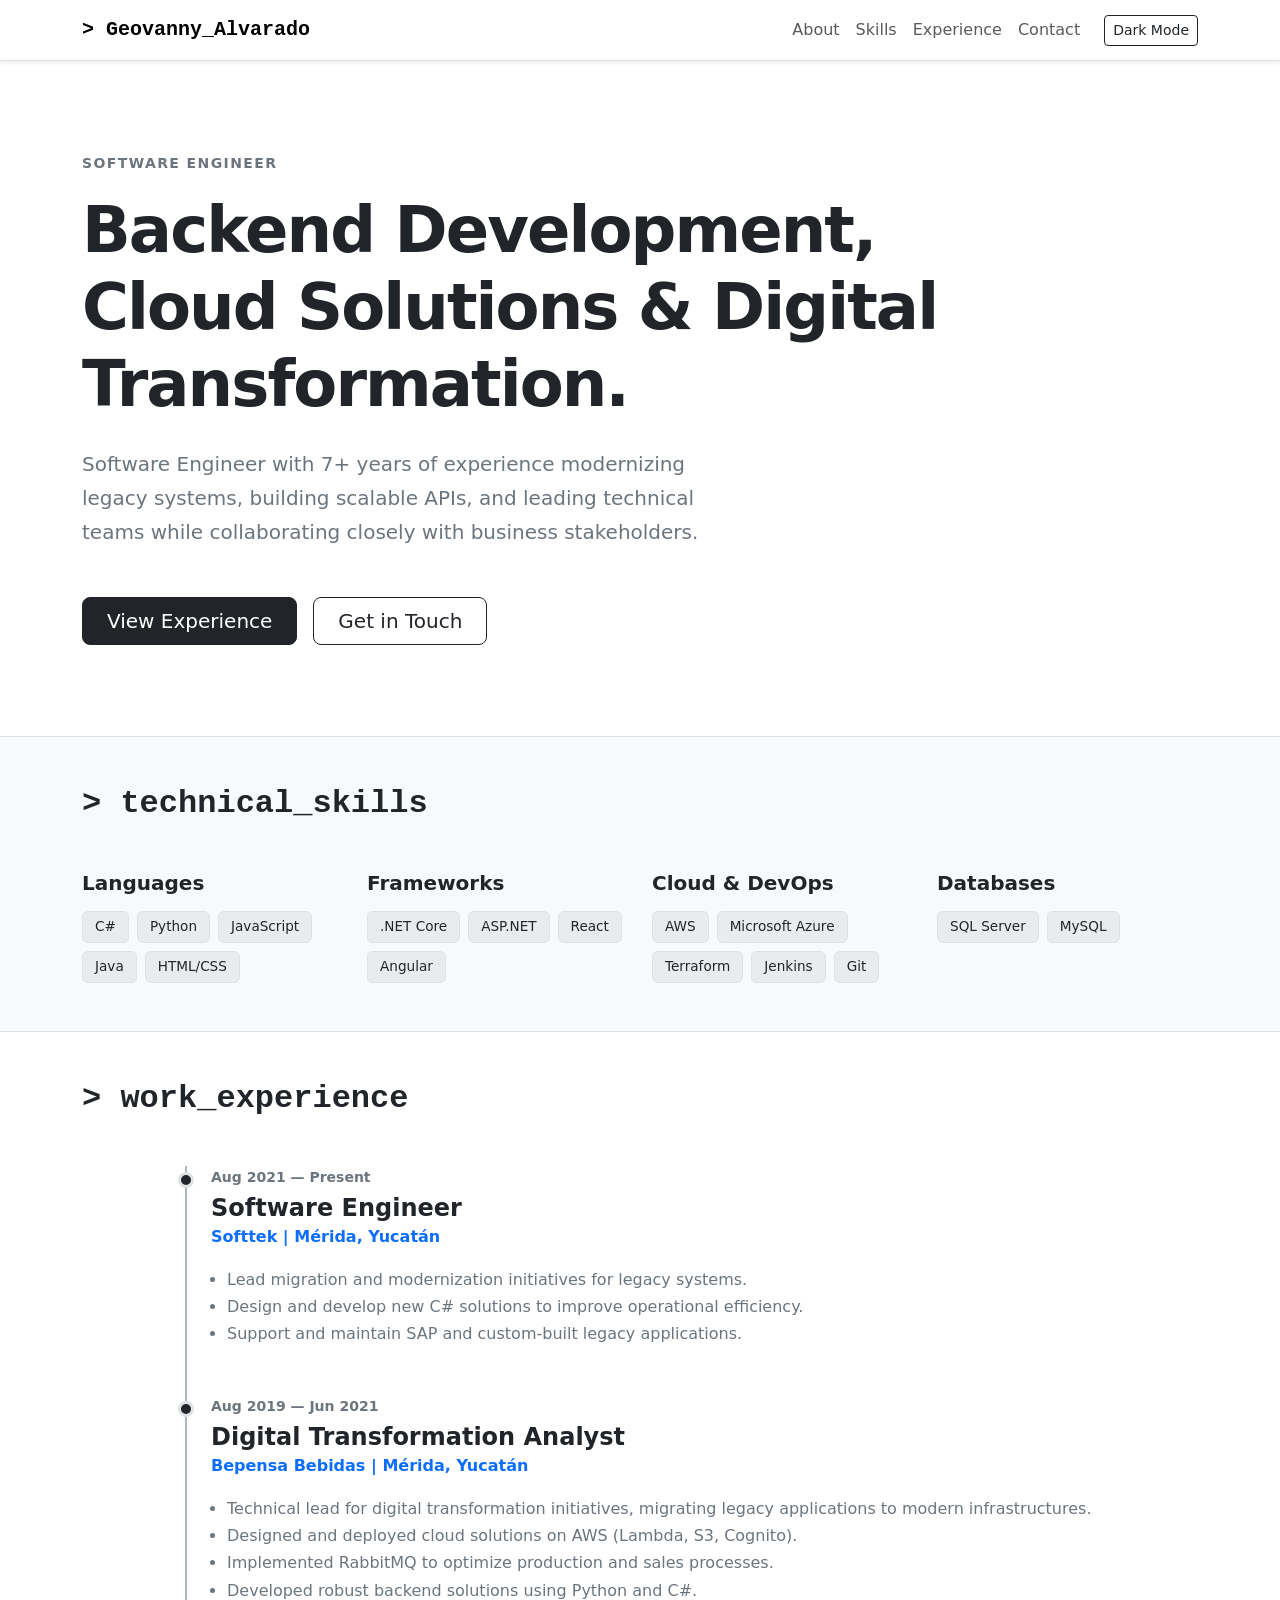
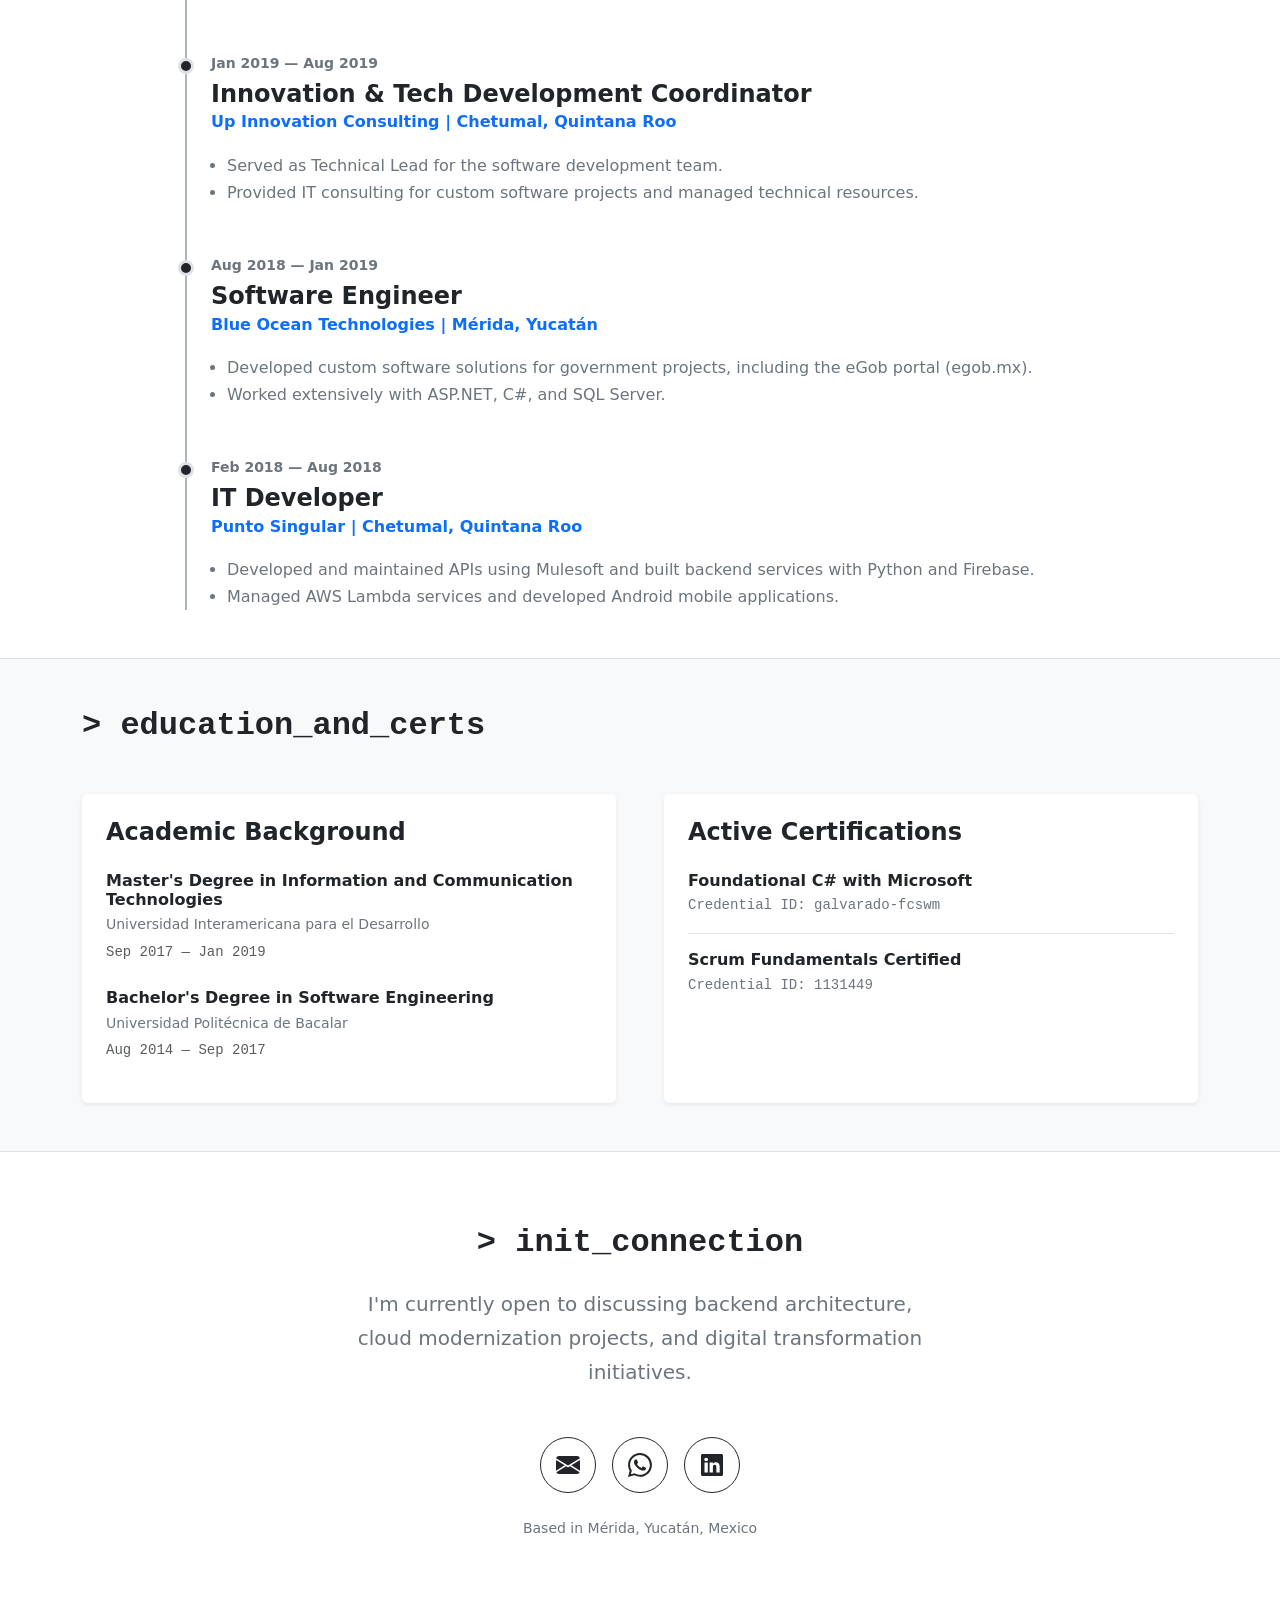
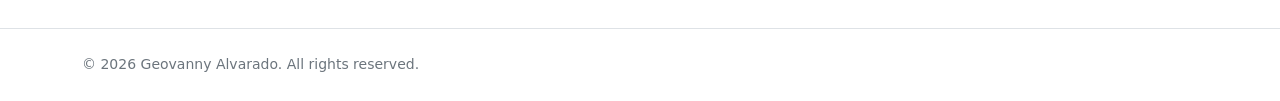
==== commit c2865e8a: "fix: phone number and name updated" ====
--- a/index.html
+++ b/index.html
@@ -17,7 +17,7 @@
     <nav class="navbar navbar-expand-lg bg-body border-bottom sticky-top shadow-sm">
         <div class="container">
             <a class="navbar-brand fw-bold font-monospace" href="#">
-                > G_Alvarado
+                > Geovanny_Alvarado
             </a>
             <button class="navbar-toggler" type="button" data-bs-toggle="collapse" data-bs-target="#navbarContent"
                 aria-controls="navbarContent" aria-expanded="false" aria-label="Toggle navigation">
@@ -243,7 +243,7 @@
                     <svg xmlns="http://www.w3.org/2000/svg" width="24" height="24" fill="currentColor" viewBox="0 0 16 16"><path d="M.05 3.555A2 2 0 0 1 2 2h12a2 2 0 0 1 1.95 1.555L8 8.414zM0 4.697v7.104l5.803-3.558zM6.761 8.83l-6.57 4.027A2 2 0 0 0 2 14h12a2 2 0 0 0 1.808-1.144l-6.57-4.027L8 9.586zm3.436-.586L16 11.801V4.697l-5.803 3.546z"/></svg>
                 </a>
                 
-                <a href="https://wa.me/529993237936" target="_blank" rel="noopener noreferrer" class="btn btn-outline-dark rounded-circle d-flex align-items-center justify-content-center" style="width: 56px; height: 56px;" aria-label="WhatsApp" title="WhatsApp Me">
+                <a href="https://wa.me/529838313041" target="_blank" rel="noopener noreferrer" class="btn btn-outline-dark rounded-circle d-flex align-items-center justify-content-center" style="width: 56px; height: 56px;" aria-label="WhatsApp" title="WhatsApp Me">
                     <svg xmlns="http://www.w3.org/2000/svg" width="24" height="24" fill="currentColor" viewBox="0 0 16 16"><path d="M13.601 2.326A7.85 7.85 0 0 0 7.994 0C3.627 0 .068 3.558.064 7.926c0 1.399.366 2.76 1.057 3.965L0 16l4.204-1.102a7.9 7.9 0 0 0 3.79.965h.004c4.368 0 7.926-3.558 7.93-7.93A7.9 7.9 0 0 0 13.6 2.326zM7.994 14.521a6.6 6.6 0 0 1-3.356-.92l-.24-.144-2.494.654.666-2.433-.156-.251a6.56 6.56 0 0 1-1.007-3.505c0-3.626 2.957-6.584 6.591-6.584a6.56 6.56 0 0 1 4.66 1.931 6.56 6.56 0 0 1 1.928 4.66c-.004 3.639-2.961 6.592-6.592 6.592m3.615-4.934c-.197-.099-1.17-.578-1.353-.646-.182-.065-.315-.099-.445.099-.133.197-.513.646-.627.775-.114.133-.232.148-.43.05-.197-.1-.836-.308-1.592-.985-.59-.525-.985-1.175-1.103-1.372-.114-.198-.011-.304.088-.403.087-.088.197-.232.296-.346.1-.114.133-.198.198-.33.065-.134.034-.248-.015-.347-.05-.099-.445-1.076-.612-1.47-.16-.389-.323-.335-.445-.34-.114-.007-.247-.007-.38-.007a.73.73 0 0 0-.529.247c-.182.198-.691.677-.691 1.654s.71 1.916.81 2.049c.098.133 1.394 2.132 3.383 2.992.47.205.84.326 1.129.418.475.152.904.129 1.246.08.38-.058 1.171-.48 1.338-.943.164-.464.164-.86.114-.943-.049-.084-.182-.133-.38-.232"/></svg>
                 </a>
 
